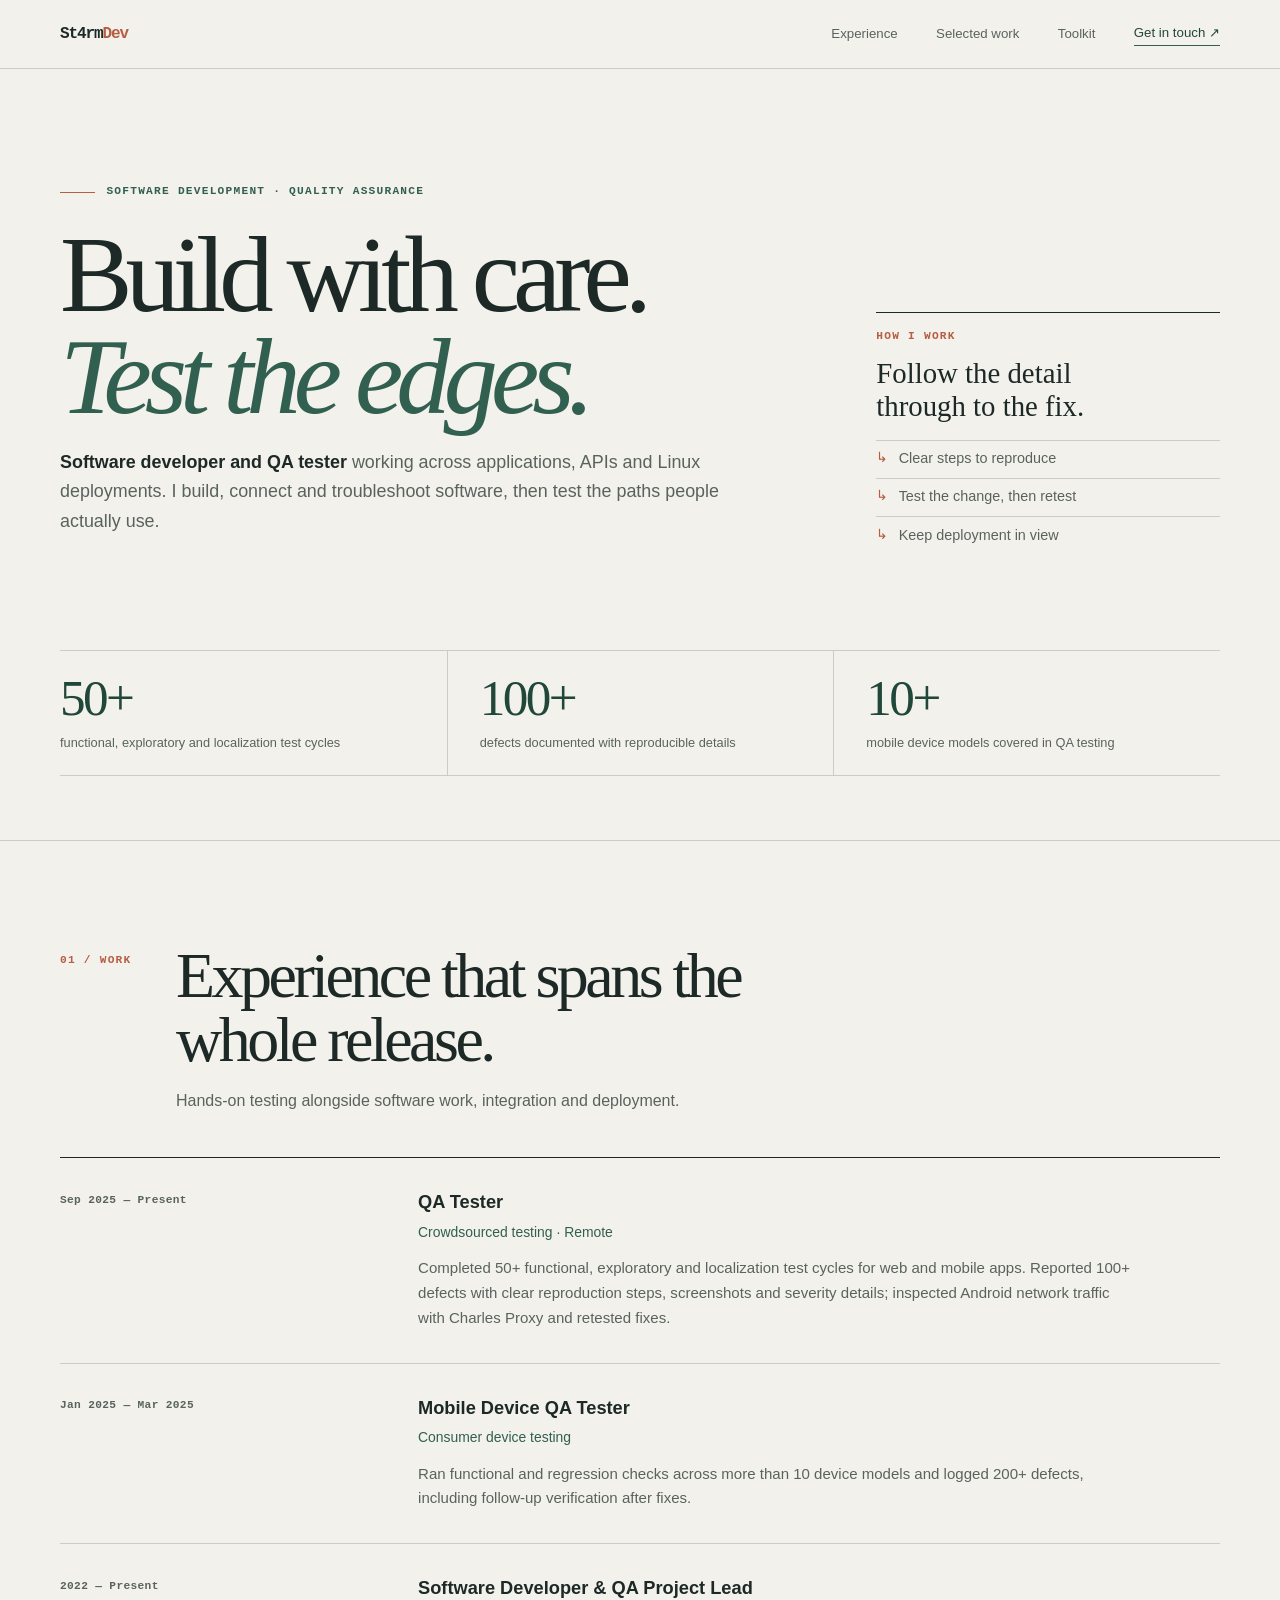
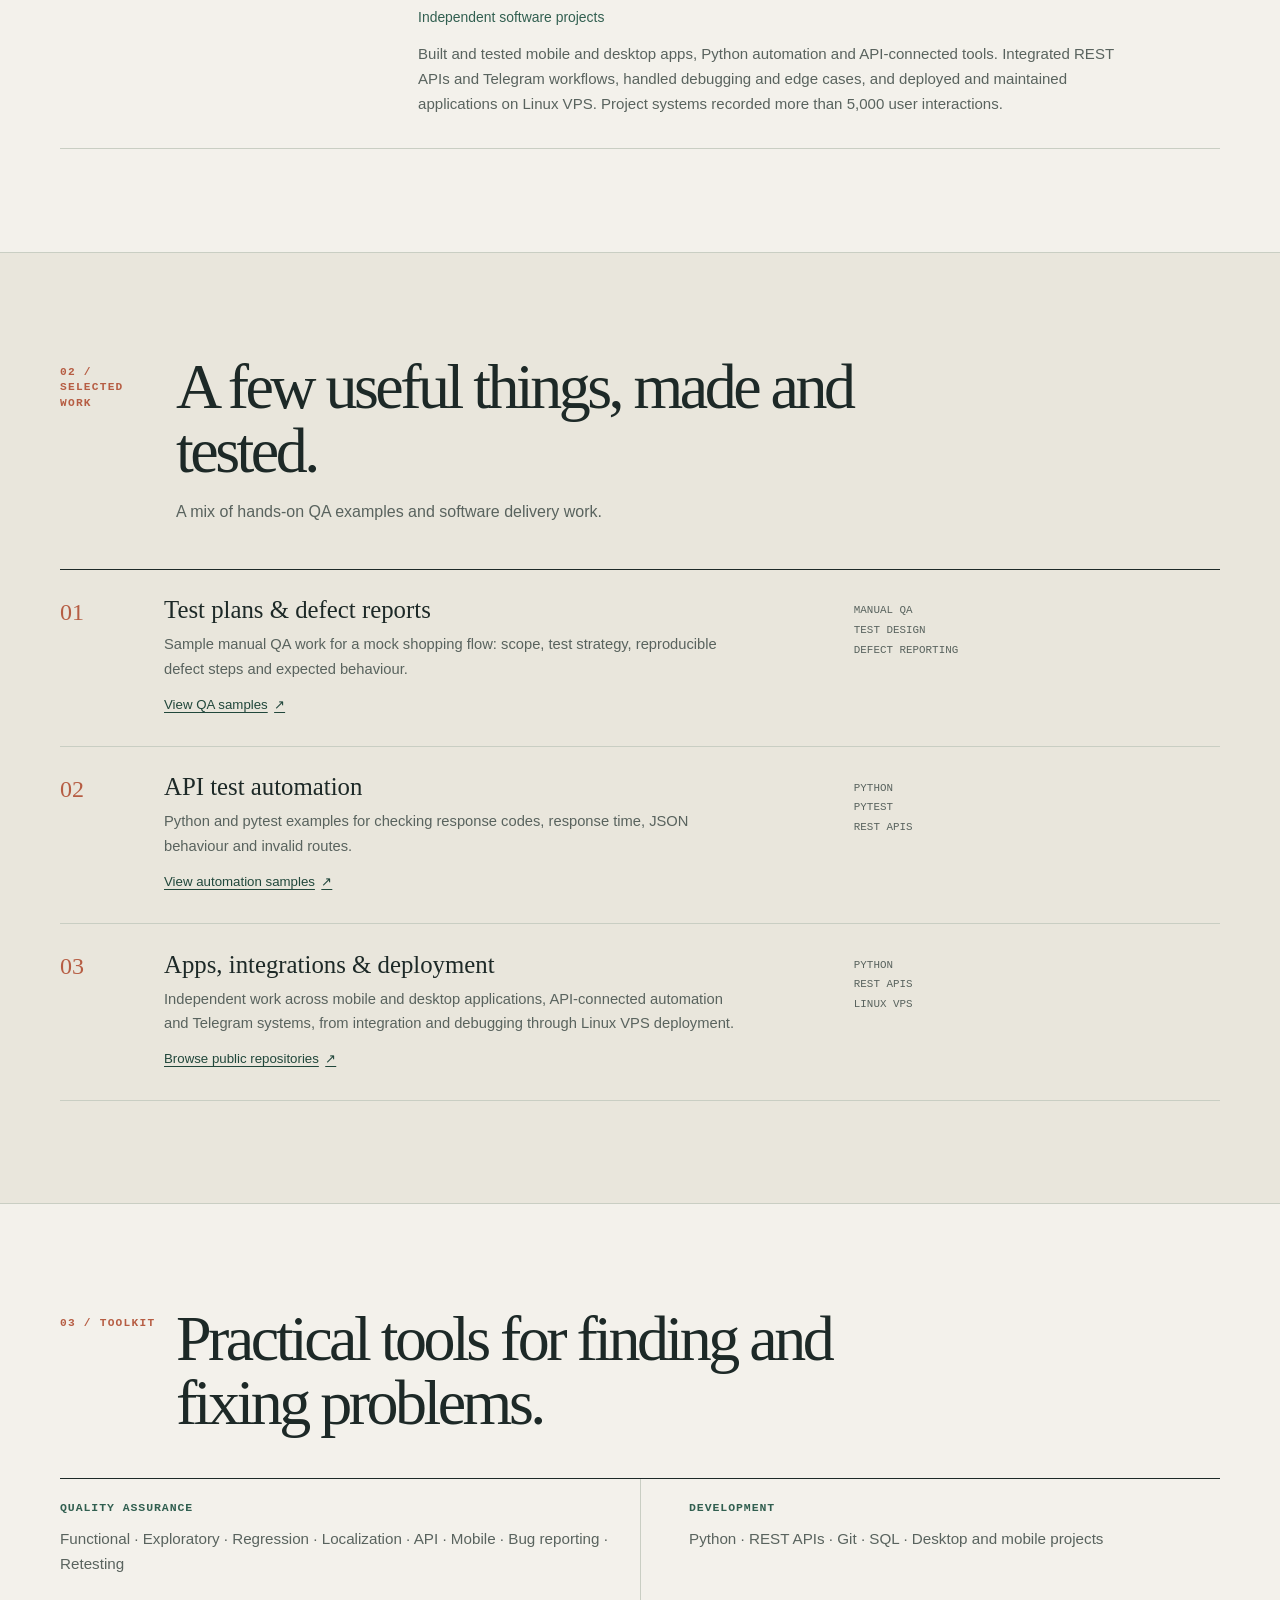
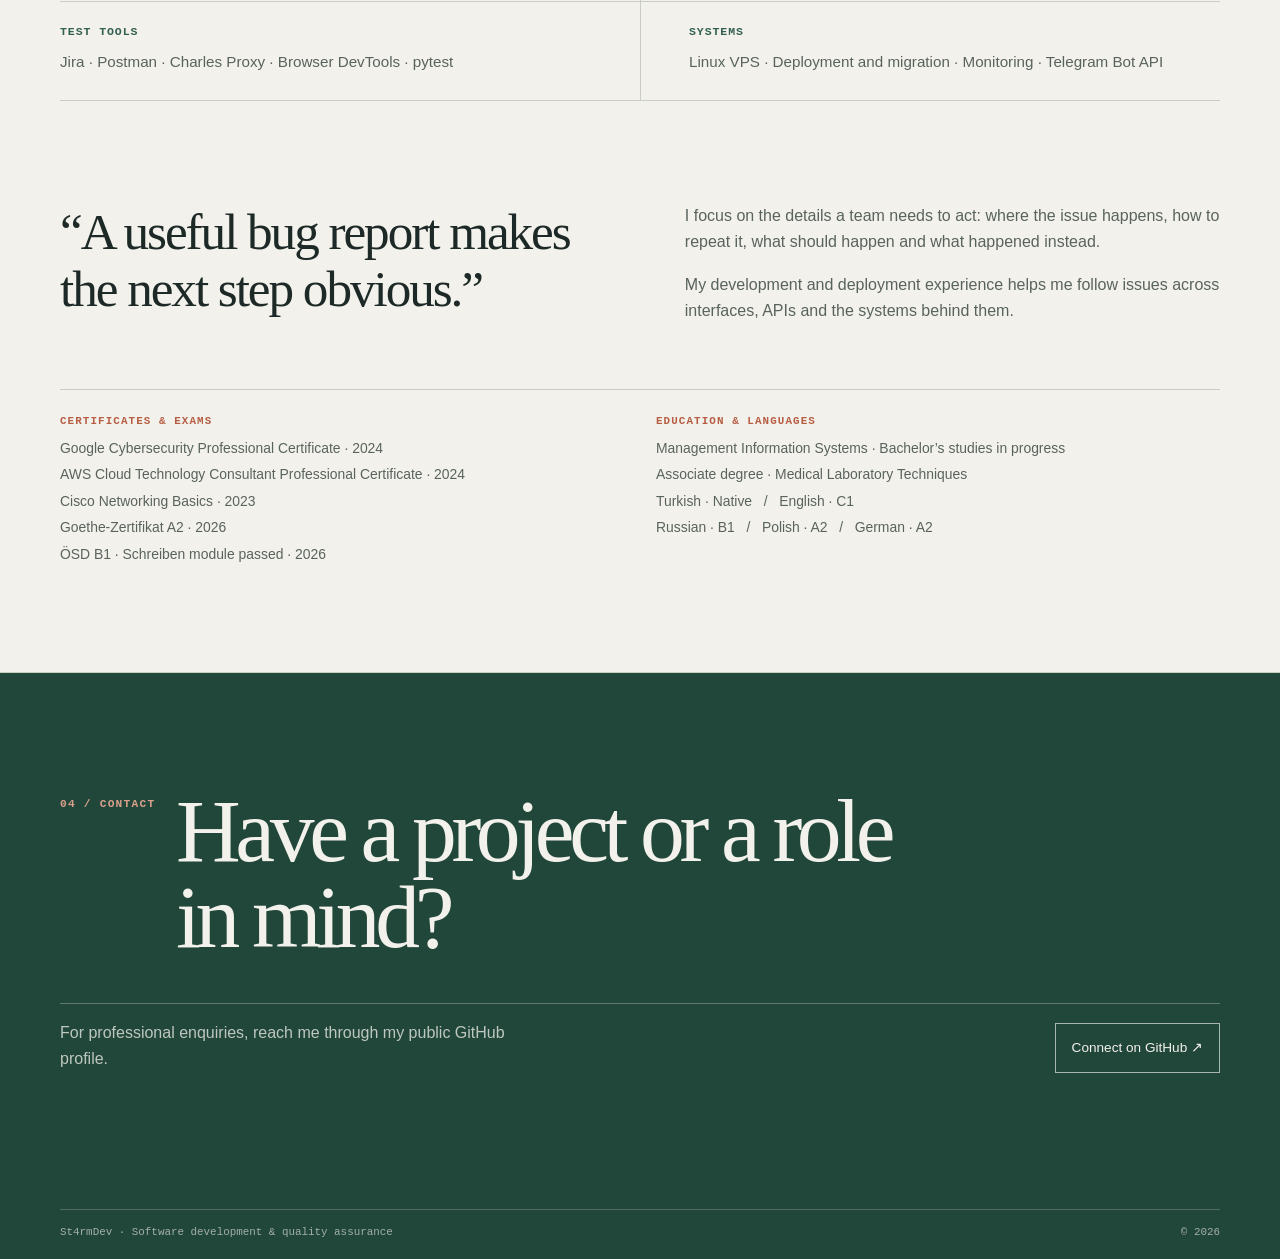
==== index.html @ 693fc066 "Refresh portfolio for software and QA profile" ====
<!doctype html>
<html lang="en">
<head>
  <meta charset="utf-8">
  <meta name="viewport" content="width=device-width, initial-scale=1">
  <meta name="theme-color" content="#f3f1eb">
  <meta name="description" content="St4rmDev — software development, quality assurance, API integrations and Linux deployment.">
  <meta property="og:title" content="St4rmDev — Software & Quality">
  <meta property="og:description" content="Software development, hands-on QA, API integrations and Linux deployment.">
  <title>St4rmDev — Software &amp; Quality</title>
  <style>
    :root {
      color-scheme: light;
      --paper: #f3f1eb;
      --paper-deep: #e9e6dc;
      --ink: #1d2927;
      --muted: #59635e;
      --line: #c9cec3;
      --green: #315f50;
      --green-dark: #21473b;
      --rust: #b65d43;
      --serif: Georgia, "Times New Roman", serif;
      --sans: "Avenir Next", Avenir, "Segoe UI", sans-serif;
      --mono: "SFMono-Regular", Consolas, "Liberation Mono", monospace;
      --measure: 1160px;
    }
    *, *::before, *::after { box-sizing: border-box; }
    html { scroll-behavior: smooth; scroll-padding-top: 5.5rem; }
    body { margin: 0; background: var(--paper); color: var(--ink); font: 16px/1.65 var(--sans); }
    a { color: inherit; }
    a:focus-visible { outline: 3px solid var(--rust); outline-offset: 4px; }
    .skip-link { position: absolute; left: 1rem; top: -5rem; z-index: 20; padding: .7rem 1rem; background: var(--ink); color: white; }
    .skip-link:focus { top: 1rem; }
    .shell { width: min(calc(100% - 3rem), var(--measure)); margin-inline: auto; }
    .topbar { position: sticky; z-index: 10; top: 0; border-bottom: 1px solid var(--line); background: rgb(243 241 235 / 94%); backdrop-filter: blur(10px); }
    .nav { min-height: 68px; display: flex; align-items: center; justify-content: space-between; gap: 2rem; }
    .wordmark { color: var(--ink); font: 700 1rem var(--mono); letter-spacing: -.07em; text-decoration: none; }
    .wordmark span { color: var(--rust); }
    .nav-links { display: flex; align-items: center; gap: clamp(1rem, 3vw, 2.4rem); }
    .nav-links a { color: var(--muted); font-size: .83rem; text-decoration: none; }
    .nav-links a:hover { color: var(--green-dark); }
    .nav-links .nav-contact { color: var(--green-dark); border-bottom: 1px solid var(--green); padding-bottom: 2px; }
    .hero { padding-block: clamp(4rem, 9vw, 8rem) 4rem; }
    .hero-grid { display: grid; grid-template-columns: minmax(0, 1.35fr) minmax(250px, .65fr); gap: clamp(2rem, 8vw, 8rem); align-items: end; }
    .eyebrow, .section-index, .label, .date, .small-cap { font: 600 .7rem/1.4 var(--mono); letter-spacing: .11em; text-transform: uppercase; }
    .eyebrow { display: flex; align-items: center; gap: .7rem; color: var(--green); }
    .eyebrow::before { content: ""; width: 2.2rem; height: 1px; background: var(--rust); }
    h1 { max-width: 800px; margin: 1.5rem 0 1.2rem; font: 400 clamp(3.4rem, 8.5vw, 7.8rem)/.94 var(--serif); letter-spacing: -.065em; }
    h1 em { color: var(--green); font-weight: 400; }
    .hero-copy { max-width: 670px; color: var(--muted); font-size: clamp(1rem, 1.4vw, 1.17rem); }
    .hero-copy strong { color: var(--ink); font-weight: 600; }
    .hero-note { border-top: 1px solid var(--ink); padding-top: 1rem; }
    .hero-note .small-cap { color: var(--rust); }
    .hero-note h2 { margin: .8rem 0 1rem; font: 400 1.8rem/1.15 var(--serif); }
    .hero-note ul { margin: 0; padding: 0; list-style: none; }
    .hero-note li { display: flex; gap: .65rem; padding: .42rem 0; border-top: 1px solid var(--line); color: var(--muted); font-size: .9rem; }
    .hero-note li::before { content: "↳"; color: var(--rust); font-family: var(--mono); }
    .proof-row { display: grid; grid-template-columns: repeat(3, 1fr); margin-top: clamp(3rem, 8vw, 6rem); border-block: 1px solid var(--line); }
    .proof { padding: 1.3rem clamp(.5rem, 2vw, 1.5rem) 1.4rem 0; }
    .proof + .proof { border-left: 1px solid var(--line); padding-left: clamp(1rem, 3vw, 2rem); }
    .proof strong { display: block; color: var(--green-dark); font: 400 clamp(2rem, 4vw, 3.3rem)/1 var(--serif); letter-spacing: -.05em; }
    .proof span { display: block; margin-top: .55rem; color: var(--muted); font-size: .8rem; }
    section { padding-block: clamp(4rem, 8vw, 7rem); border-top: 1px solid var(--line); }
    .section-head { display: grid; grid-template-columns: 100px 1fr; gap: 1rem; margin-bottom: 2.7rem; }
    .section-index { padding-top: .6rem; color: var(--rust); }
    h2.section-title { max-width: 700px; margin: 0; font: 400 clamp(2.4rem, 5vw, 4.5rem)/1 var(--serif); letter-spacing: -.055em; }
    .section-intro { max-width: 620px; margin: 1rem 0 0; color: var(--muted); }
    .experience-list { border-top: 1px solid var(--ink); }
    .experience-item { display: grid; grid-template-columns: minmax(130px, .55fr) minmax(0, 1.5fr); gap: clamp(1rem, 5vw, 5rem); padding: 1.8rem 0 2rem; border-bottom: 1px solid var(--line); }
    .date { color: var(--muted); padding-top: .35rem; letter-spacing: .03em; text-transform: none; }
    .role { margin: 0 0 .2rem; font-size: 1.14rem; font-weight: 650; }
    .role-context { margin: 0 0 .8rem; color: var(--green); font-size: .87rem; }
    .experience-item p:last-child { max-width: 720px; margin: 0; color: var(--muted); font-size: .94rem; }
    .projects { background: var(--paper-deep); }
    .project-list { border-top: 1px solid var(--ink); }
    .project { display: grid; grid-template-columns: 80px minmax(0, 1fr) minmax(150px, .55fr); align-items: start; gap: 1.5rem; padding: 1.8rem 0; border-bottom: 1px solid var(--line); }
    .project-no { color: var(--rust); font: 400 1.5rem var(--serif); }
    .project h3 { margin: -.2rem 0 .45rem; font: 400 1.55rem/1.2 var(--serif); }
    .project p { max-width: 570px; margin: 0; color: var(--muted); font-size: .92rem; }
    .project-aside { padding-top: .18rem; color: var(--muted); font: .68rem/1.8 var(--mono); text-transform: uppercase; }
    .text-link { display: inline-flex; align-items: center; gap: .4rem; margin-top: .8rem; color: var(--green-dark); font-size: .83rem; text-decoration-thickness: 1px; text-underline-offset: 3px; }
    .text-link:hover { color: var(--rust); }
    .toolkit-grid { display: grid; grid-template-columns: 1fr 1fr; border-top: 1px solid var(--ink); }
    .toolkit-group { padding: 1.4rem 1rem 1.6rem 0; border-bottom: 1px solid var(--line); }
    .toolkit-group:nth-child(even) { padding-left: clamp(1rem, 4vw, 3rem); border-left: 1px solid var(--line); }
    .toolkit-group h3 { margin: 0 0 .7rem; color: var(--green); font: 600 .72rem var(--mono); letter-spacing: .08em; text-transform: uppercase; }
    .toolkit-group p { margin: 0; color: var(--muted); font-size: .95rem; }
    .approach { display: grid; grid-template-columns: 1fr 1fr; gap: clamp(2rem, 7vw, 7rem); align-items: start; }
    .approach blockquote { margin: 0; font: 400 clamp(1.9rem, 4vw, 3.2rem)/1.12 var(--serif); letter-spacing: -.04em; }
    .approach-copy { color: var(--muted); }
    .approach-copy p { margin: 0 0 1rem; }
    .credentials { display: grid; grid-template-columns: 1fr 1fr; gap: 2rem; margin-top: 3rem; padding-top: 1.6rem; border-top: 1px solid var(--line); }
    .credentials h3 { margin: 0 0 .6rem; color: var(--rust); font: 600 .68rem var(--mono); letter-spacing: .1em; text-transform: uppercase; }
    .credentials p { margin: .22rem 0; color: var(--muted); font-size: .87rem; }
    .contact { padding-block: clamp(4rem, 9vw, 8rem); background: var(--green-dark); color: var(--paper); }
    .contact .section-index { color: #d9a18b; }
    .contact h2 { max-width: 760px; margin: 0; font: 400 clamp(3rem, 7vw, 6.2rem)/.96 var(--serif); letter-spacing: -.06em; }
    .contact-row { display: flex; justify-content: space-between; align-items: end; gap: 2rem; margin-top: 2rem; padding-top: 1rem; border-top: 1px solid rgb(243 241 235 / 30%); }
    .contact-row p { max-width: 470px; margin: 0; color: rgb(243 241 235 / 75%); }
    .contact-link { flex: 0 0 auto; padding: .8rem 1rem; border: 1px solid rgb(243 241 235 / 65%); color: var(--paper); font-size: .85rem; text-decoration: none; }
    .contact-link:hover { color: var(--green-dark); background: var(--paper); }
    footer { padding-block: 1.3rem; background: var(--green-dark); color: rgb(243 241 235 / 62%); font: .68rem var(--mono); }
    .footer-row { display: flex; justify-content: space-between; gap: 1rem; border-top: 1px solid rgb(243 241 235 / 22%); padding-top: 1rem; }
    @media (max-width: 760px) {
      .shell { width: min(calc(100% - 2rem), var(--measure)); }
      .nav { min-height: 60px; }
      .nav-links { gap: .9rem; }
      .nav-links a { font-size: .75rem; }
      .hero-grid { grid-template-columns: 1fr; gap: 3rem; }
      .hero-note { max-width: 470px; }
      .section-head { grid-template-columns: 55px 1fr; }
      .project { grid-template-columns: 42px minmax(0, 1fr); }
      .project-aside { grid-column: 2; padding-top: 0; }
    }
    @media (max-width: 520px) {
      .nav-links a:not(.nav-contact) { display: none; }
      h1 { font-size: clamp(3.2rem, 17vw, 5.3rem); }
      .proof-row { grid-template-columns: 1fr; }
      .proof, .proof + .proof { display: flex; align-items: baseline; gap: 1rem; padding: .9rem 0; border-left: 0; }
      .proof + .proof { border-top: 1px solid var(--line); }
      .proof strong { min-width: 4rem; font-size: 2rem; }
      .experience-item { grid-template-columns: 1fr; gap: .35rem; }
      .toolkit-grid, .approach, .credentials { grid-template-columns: 1fr; }
      .toolkit-group:nth-child(even) { padding-left: 0; border-left: 0; }
      .contact-row, .footer-row { align-items: flex-start; flex-direction: column; }
    }
    @media (prefers-reduced-motion: reduce) {
      *, *::before, *::after { scroll-behavior: auto !important; animation-duration: .01ms !important; transition-duration: .01ms !important; }
    }
  </style>
</head>
<body>
  <a class="skip-link" href="#main">Skip to content</a>
  <header class="topbar">
    <nav class="nav shell" aria-label="Main navigation">
      <a class="wordmark" href="#top" aria-label="St4rmDev home">St4rm<span>Dev</span></a>
      <div class="nav-links">
        <a href="#experience">Experience</a>
        <a href="#work">Selected work</a>
        <a href="#toolkit">Toolkit</a>
        <a class="nav-contact" href="#contact">Get in touch ↗</a>
      </div>
    </nav>
  </header>
  <main id="main">
    <div class="hero shell" id="top">
      <div class="hero-grid">
        <div>
          <div class="eyebrow">Software development · Quality assurance</div>
          <h1>Build with care.<br><em>Test the edges.</em></h1>
          <p class="hero-copy"><strong>Software developer and QA tester</strong> working across applications, APIs and Linux deployments. I build, connect and troubleshoot software, then test the paths people actually use.</p>
        </div>
        <aside class="hero-note" aria-label="Working focus">
          <div class="small-cap">How I work</div>
          <h2>Follow the detail<br>through to the fix.</h2>
          <ul>
            <li>Clear steps to reproduce</li>
            <li>Test the change, then retest</li>
            <li>Keep deployment in view</li>
          </ul>
        </aside>
      </div>
      <div class="proof-row" aria-label="Selected experience">
        <div class="proof"><strong>50+</strong><span>functional, exploratory and localization test cycles</span></div>
        <div class="proof"><strong>100+</strong><span>defects documented with reproducible details</span></div>
        <div class="proof"><strong>10+</strong><span>mobile device models covered in QA testing</span></div>
      </div>
    </div>

    <section id="experience">
      <div class="shell">
        <div class="section-head">
          <div class="section-index">01 / Work</div>
          <div><h2 class="section-title">Experience that spans the whole release.</h2><p class="section-intro">Hands-on testing alongside software work, integration and deployment.</p></div>
        </div>
        <div class="experience-list">
          <article class="experience-item">
            <div class="date">Sep 2025 — Present</div>
            <div><h3 class="role">QA Tester</h3><p class="role-context">Crowdsourced testing · Remote</p><p>Completed 50+ functional, exploratory and localization test cycles for web and mobile apps. Reported 100+ defects with clear reproduction steps, screenshots and severity details; inspected Android network traffic with Charles Proxy and retested fixes.</p></div>
          </article>
          <article class="experience-item">
            <div class="date">Jan 2025 — Mar 2025</div>
            <div><h3 class="role">Mobile Device QA Tester</h3><p class="role-context">Consumer device testing</p><p>Ran functional and regression checks across more than 10 device models and logged 200+ defects, including follow-up verification after fixes.</p></div>
          </article>
          <article class="experience-item">
            <div class="date">2022 — Present</div>
            <div><h3 class="role">Software Developer &amp; QA Project Lead</h3><p class="role-context">Independent software projects</p><p>Built and tested mobile and desktop apps, Python automation and API-connected tools. Integrated REST APIs and Telegram workflows, handled debugging and edge cases, and deployed and maintained applications on Linux VPS. Project systems recorded more than 5,000 user interactions.</p></div>
          </article>
        </div>
      </div>
    </section>

    <section class="projects" id="work">
      <div class="shell">
        <div class="section-head">
          <div class="section-index">02 / Selected work</div>
          <div><h2 class="section-title">A few useful things, made and tested.</h2><p class="section-intro">A mix of hands-on QA examples and software delivery work.</p></div>
        </div>
        <div class="project-list">
          <article class="project">
            <div class="project-no">01</div>
            <div><h3>Test plans &amp; defect reports</h3><p>Sample manual QA work for a mock shopping flow: scope, test strategy, reproducible defect steps and expected behaviour.</p><a class="text-link" href="https://github.com/St4rmDev/Portfolio/tree/main/manual_testing" target="_blank" rel="noopener noreferrer">View QA samples <span aria-hidden="true">↗</span></a></div>
            <div class="project-aside">Manual QA<br>Test design<br>Defect reporting</div>
          </article>
          <article class="project">
            <div class="project-no">02</div>
            <div><h3>API test automation</h3><p>Python and pytest examples for checking response codes, response time, JSON behaviour and invalid routes.</p><a class="text-link" href="https://github.com/St4rmDev/Portfolio/tree/main/automated_testing" target="_blank" rel="noopener noreferrer">View automation samples <span aria-hidden="true">↗</span></a></div>
            <div class="project-aside">Python<br>pytest<br>REST APIs</div>
          </article>
          <article class="project">
            <div class="project-no">03</div>
            <div><h3>Apps, integrations &amp; deployment</h3><p>Independent work across mobile and desktop applications, API-connected automation and Telegram systems, from integration and debugging through Linux VPS deployment.</p><a class="text-link" href="https://github.com/St4rmDev" target="_blank" rel="noopener noreferrer">Browse public repositories <span aria-hidden="true">↗</span></a></div>
            <div class="project-aside">Python<br>REST APIs<br>Linux VPS</div>
          </article>
        </div>
      </div>
    </section>

    <section id="toolkit">
      <div class="shell">
        <div class="section-head">
          <div class="section-index">03 / Toolkit</div>
          <div><h2 class="section-title">Practical tools for finding and fixing problems.</h2></div>
        </div>
        <div class="toolkit-grid">
          <div class="toolkit-group"><h3>Quality assurance</h3><p>Functional · Exploratory · Regression · Localization · API · Mobile · Bug reporting · Retesting</p></div>
          <div class="toolkit-group"><h3>Development</h3><p>Python · REST APIs · Git · SQL · Desktop and mobile projects</p></div>
          <div class="toolkit-group"><h3>Test tools</h3><p>Jira · Postman · Charles Proxy · Browser DevTools · pytest</p></div>
          <div class="toolkit-group"><h3>Systems</h3><p>Linux VPS · Deployment and migration · Monitoring · Telegram Bot API</p></div>
        </div>
        <div class="approach" style="margin-top:clamp(4rem,8vw,7rem)">
          <blockquote>“A useful bug report makes the next step obvious.”</blockquote>
          <div class="approach-copy"><p>I focus on the details a team needs to act: where the issue happens, how to repeat it, what should happen and what happened instead.</p><p>My development and deployment experience helps me follow issues across interfaces, APIs and the systems behind them.</p></div>
        </div>
        <div class="credentials">
          <div><h3>Certificates &amp; exams</h3><p>Google Cybersecurity Professional Certificate · 2024</p><p>AWS Cloud Technology Consultant Professional Certificate · 2024</p><p>Cisco Networking Basics · 2023</p><p>Goethe-Zertifikat A2 · 2026</p><p>ÖSD B1 · Schreiben module passed · 2026</p></div>
          <div><h3>Education &amp; languages</h3><p>Management Information Systems · Bachelor’s studies in progress</p><p>Associate degree · Medical Laboratory Techniques</p><p>Turkish · Native &nbsp; / &nbsp; English · C1</p><p>Russian · B1 &nbsp; / &nbsp; Polish · A2 &nbsp; / &nbsp; German · A2</p></div>
        </div>
      </div>
    </section>

    <section class="contact" id="contact">
      <div class="shell">
        <div class="section-head">
          <div class="section-index">04 / Contact</div>
          <div><h2>Have a project or a role in mind?</h2></div>
        </div>
        <div class="contact-row"><p>For professional enquiries, reach me through my public GitHub profile.</p><a class="contact-link" href="https://github.com/St4rmDev" target="_blank" rel="noopener noreferrer">Connect on GitHub ↗</a></div>
      </div>
    </section>
  </main>
  <footer><div class="shell footer-row"><span>St4rmDev · Software development &amp; quality assurance</span><span>© <span id="year">2026</span></span></div></footer>
</body>
</html>
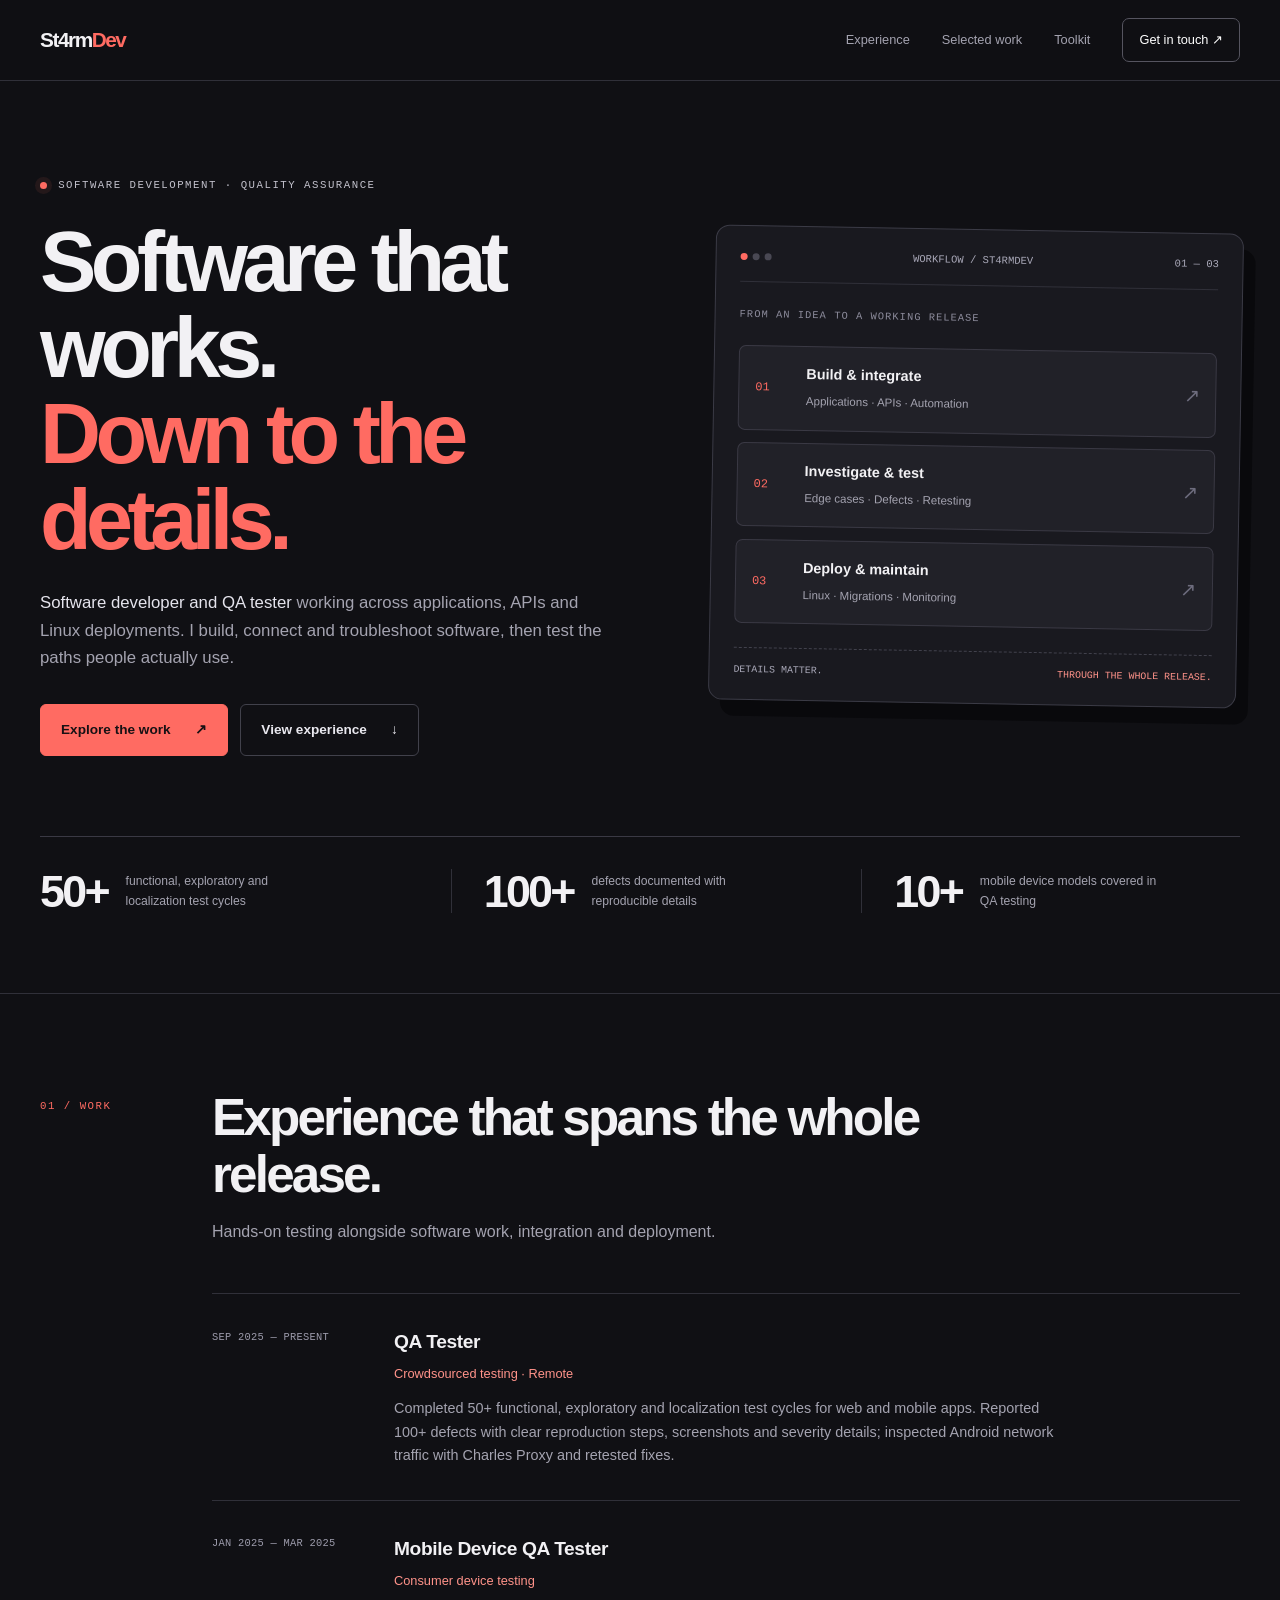
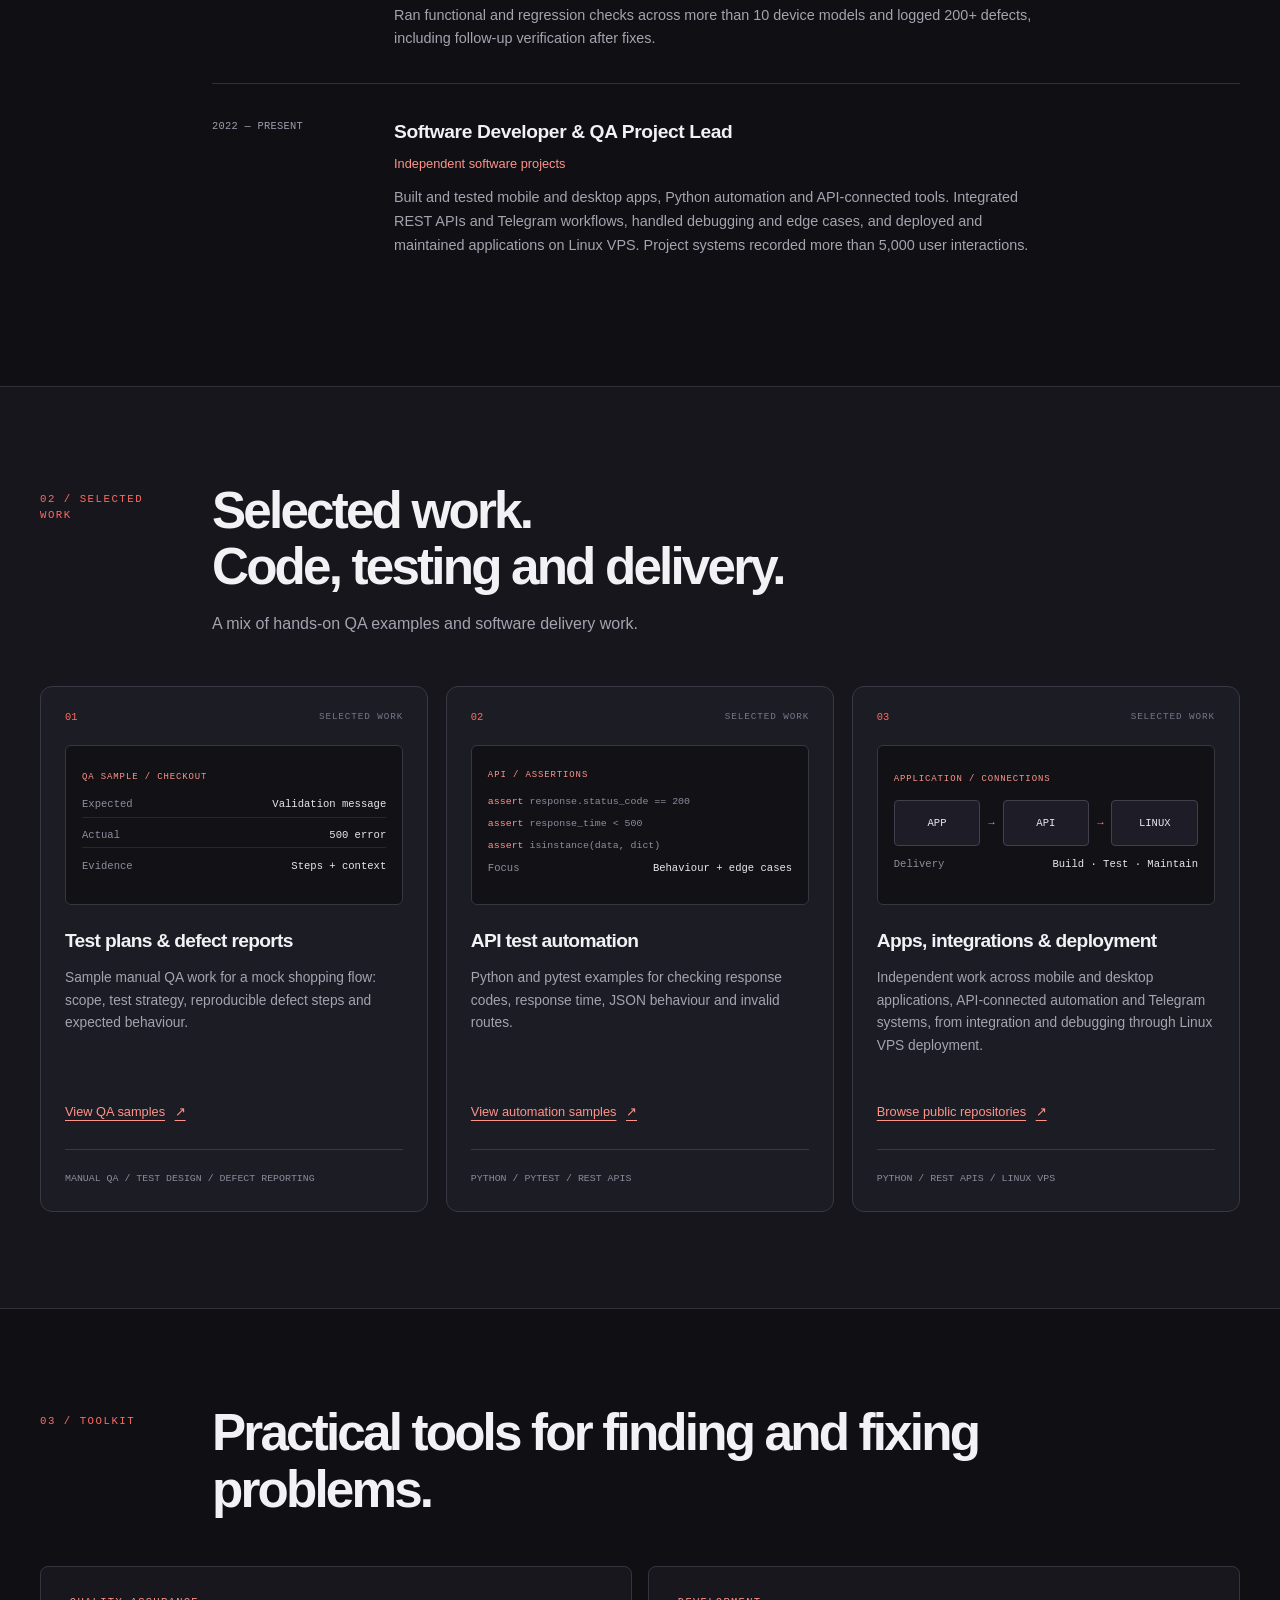
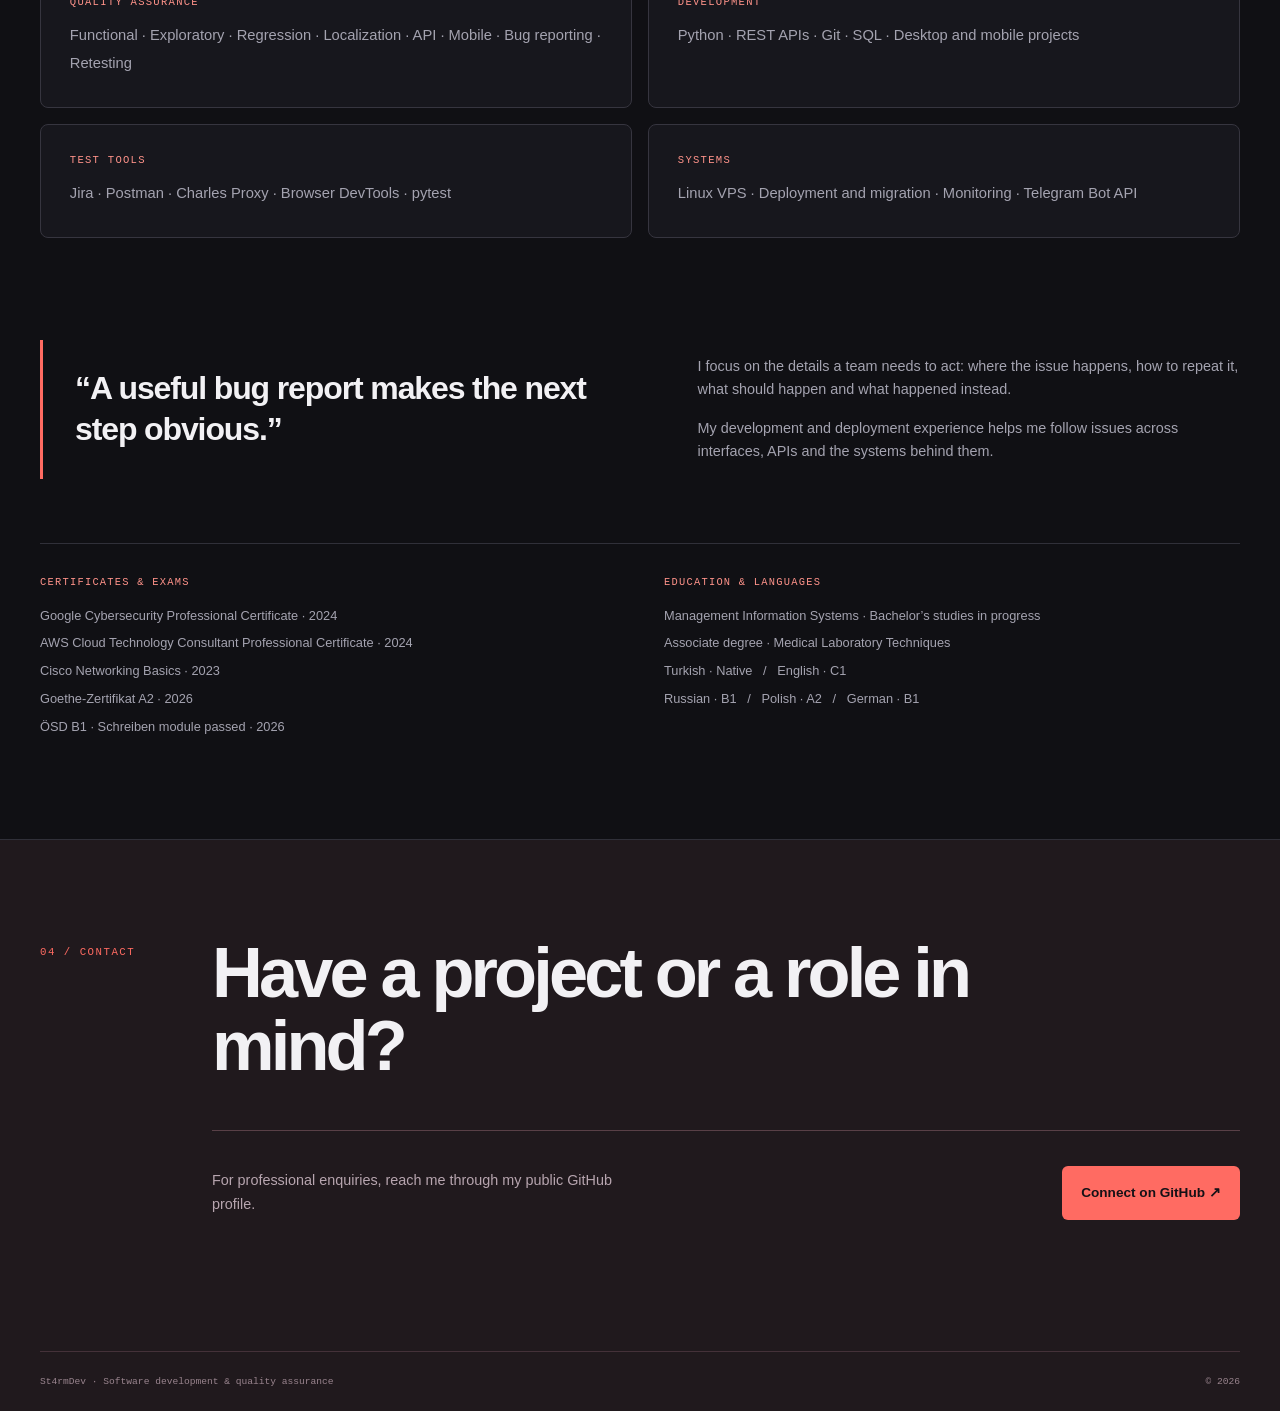
==== commit e03db62a: "Redesign portfolio with visual project previews and correct German to B1" ====
--- a/index.html
+++ b/index.html
@@ -3,130 +3,29 @@
 <head>
   <meta charset="utf-8">
   <meta name="viewport" content="width=device-width, initial-scale=1">
-  <meta name="theme-color" content="#f3f1eb">
+  <meta name="theme-color" content="#101014">
   <meta name="description" content="St4rmDev — software development, quality assurance, API integrations and Linux deployment.">
   <meta property="og:title" content="St4rmDev — Software & Quality">
   <meta property="og:description" content="Software development, hands-on QA, API integrations and Linux deployment.">
   <title>St4rmDev — Software &amp; Quality</title>
   <style>
-    :root {
-      color-scheme: light;
-      --paper: #f3f1eb;
-      --paper-deep: #e9e6dc;
-      --ink: #1d2927;
-      --muted: #59635e;
-      --line: #c9cec3;
-      --green: #315f50;
-      --green-dark: #21473b;
-      --rust: #b65d43;
-      --serif: Georgia, "Times New Roman", serif;
-      --sans: "Avenir Next", Avenir, "Segoe UI", sans-serif;
-      --mono: "SFMono-Regular", Consolas, "Liberation Mono", monospace;
-      --measure: 1160px;
-    }
-    *, *::before, *::after { box-sizing: border-box; }
-    html { scroll-behavior: smooth; scroll-padding-top: 5.5rem; }
-    body { margin: 0; background: var(--paper); color: var(--ink); font: 16px/1.65 var(--sans); }
-    a { color: inherit; }
-    a:focus-visible { outline: 3px solid var(--rust); outline-offset: 4px; }
-    .skip-link { position: absolute; left: 1rem; top: -5rem; z-index: 20; padding: .7rem 1rem; background: var(--ink); color: white; }
-    .skip-link:focus { top: 1rem; }
-    .shell { width: min(calc(100% - 3rem), var(--measure)); margin-inline: auto; }
-    .topbar { position: sticky; z-index: 10; top: 0; border-bottom: 1px solid var(--line); background: rgb(243 241 235 / 94%); backdrop-filter: blur(10px); }
-    .nav { min-height: 68px; display: flex; align-items: center; justify-content: space-between; gap: 2rem; }
-    .wordmark { color: var(--ink); font: 700 1rem var(--mono); letter-spacing: -.07em; text-decoration: none; }
-    .wordmark span { color: var(--rust); }
-    .nav-links { display: flex; align-items: center; gap: clamp(1rem, 3vw, 2.4rem); }
-    .nav-links a { color: var(--muted); font-size: .83rem; text-decoration: none; }
-    .nav-links a:hover { color: var(--green-dark); }
-    .nav-links .nav-contact { color: var(--green-dark); border-bottom: 1px solid var(--green); padding-bottom: 2px; }
-    .hero { padding-block: clamp(4rem, 9vw, 8rem) 4rem; }
-    .hero-grid { display: grid; grid-template-columns: minmax(0, 1.35fr) minmax(250px, .65fr); gap: clamp(2rem, 8vw, 8rem); align-items: end; }
-    .eyebrow, .section-index, .label, .date, .small-cap { font: 600 .7rem/1.4 var(--mono); letter-spacing: .11em; text-transform: uppercase; }
-    .eyebrow { display: flex; align-items: center; gap: .7rem; color: var(--green); }
-    .eyebrow::before { content: ""; width: 2.2rem; height: 1px; background: var(--rust); }
-    h1 { max-width: 800px; margin: 1.5rem 0 1.2rem; font: 400 clamp(3.4rem, 8.5vw, 7.8rem)/.94 var(--serif); letter-spacing: -.065em; }
-    h1 em { color: var(--green); font-weight: 400; }
-    .hero-copy { max-width: 670px; color: var(--muted); font-size: clamp(1rem, 1.4vw, 1.17rem); }
-    .hero-copy strong { color: var(--ink); font-weight: 600; }
-    .hero-note { border-top: 1px solid var(--ink); padding-top: 1rem; }
-    .hero-note .small-cap { color: var(--rust); }
-    .hero-note h2 { margin: .8rem 0 1rem; font: 400 1.8rem/1.15 var(--serif); }
-    .hero-note ul { margin: 0; padding: 0; list-style: none; }
-    .hero-note li { display: flex; gap: .65rem; padding: .42rem 0; border-top: 1px solid var(--line); color: var(--muted); font-size: .9rem; }
-    .hero-note li::before { content: "↳"; color: var(--rust); font-family: var(--mono); }
-    .proof-row { display: grid; grid-template-columns: repeat(3, 1fr); margin-top: clamp(3rem, 8vw, 6rem); border-block: 1px solid var(--line); }
-    .proof { padding: 1.3rem clamp(.5rem, 2vw, 1.5rem) 1.4rem 0; }
-    .proof + .proof { border-left: 1px solid var(--line); padding-left: clamp(1rem, 3vw, 2rem); }
-    .proof strong { display: block; color: var(--green-dark); font: 400 clamp(2rem, 4vw, 3.3rem)/1 var(--serif); letter-spacing: -.05em; }
-    .proof span { display: block; margin-top: .55rem; color: var(--muted); font-size: .8rem; }
-    section { padding-block: clamp(4rem, 8vw, 7rem); border-top: 1px solid var(--line); }
-    .section-head { display: grid; grid-template-columns: 100px 1fr; gap: 1rem; margin-bottom: 2.7rem; }
-    .section-index { padding-top: .6rem; color: var(--rust); }
-    h2.section-title { max-width: 700px; margin: 0; font: 400 clamp(2.4rem, 5vw, 4.5rem)/1 var(--serif); letter-spacing: -.055em; }
-    .section-intro { max-width: 620px; margin: 1rem 0 0; color: var(--muted); }
-    .experience-list { border-top: 1px solid var(--ink); }
-    .experience-item { display: grid; grid-template-columns: minmax(130px, .55fr) minmax(0, 1.5fr); gap: clamp(1rem, 5vw, 5rem); padding: 1.8rem 0 2rem; border-bottom: 1px solid var(--line); }
-    .date { color: var(--muted); padding-top: .35rem; letter-spacing: .03em; text-transform: none; }
-    .role { margin: 0 0 .2rem; font-size: 1.14rem; font-weight: 650; }
-    .role-context { margin: 0 0 .8rem; color: var(--green); font-size: .87rem; }
-    .experience-item p:last-child { max-width: 720px; margin: 0; color: var(--muted); font-size: .94rem; }
-    .projects { background: var(--paper-deep); }
-    .project-list { border-top: 1px solid var(--ink); }
-    .project { display: grid; grid-template-columns: 80px minmax(0, 1fr) minmax(150px, .55fr); align-items: start; gap: 1.5rem; padding: 1.8rem 0; border-bottom: 1px solid var(--line); }
-    .project-no { color: var(--rust); font: 400 1.5rem var(--serif); }
-    .project h3 { margin: -.2rem 0 .45rem; font: 400 1.55rem/1.2 var(--serif); }
-    .project p { max-width: 570px; margin: 0; color: var(--muted); font-size: .92rem; }
-    .project-aside { padding-top: .18rem; color: var(--muted); font: .68rem/1.8 var(--mono); text-transform: uppercase; }
-    .text-link { display: inline-flex; align-items: center; gap: .4rem; margin-top: .8rem; color: var(--green-dark); font-size: .83rem; text-decoration-thickness: 1px; text-underline-offset: 3px; }
-    .text-link:hover { color: var(--rust); }
-    .toolkit-grid { display: grid; grid-template-columns: 1fr 1fr; border-top: 1px solid var(--ink); }
-    .toolkit-group { padding: 1.4rem 1rem 1.6rem 0; border-bottom: 1px solid var(--line); }
-    .toolkit-group:nth-child(even) { padding-left: clamp(1rem, 4vw, 3rem); border-left: 1px solid var(--line); }
-    .toolkit-group h3 { margin: 0 0 .7rem; color: var(--green); font: 600 .72rem var(--mono); letter-spacing: .08em; text-transform: uppercase; }
-    .toolkit-group p { margin: 0; color: var(--muted); font-size: .95rem; }
-    .approach { display: grid; grid-template-columns: 1fr 1fr; gap: clamp(2rem, 7vw, 7rem); align-items: start; }
-    .approach blockquote { margin: 0; font: 400 clamp(1.9rem, 4vw, 3.2rem)/1.12 var(--serif); letter-spacing: -.04em; }
-    .approach-copy { color: var(--muted); }
-    .approach-copy p { margin: 0 0 1rem; }
-    .credentials { display: grid; grid-template-columns: 1fr 1fr; gap: 2rem; margin-top: 3rem; padding-top: 1.6rem; border-top: 1px solid var(--line); }
-    .credentials h3 { margin: 0 0 .6rem; color: var(--rust); font: 600 .68rem var(--mono); letter-spacing: .1em; text-transform: uppercase; }
-    .credentials p { margin: .22rem 0; color: var(--muted); font-size: .87rem; }
-    .contact { padding-block: clamp(4rem, 9vw, 8rem); background: var(--green-dark); color: var(--paper); }
-    .contact .section-index { color: #d9a18b; }
-    .contact h2 { max-width: 760px; margin: 0; font: 400 clamp(3rem, 7vw, 6.2rem)/.96 var(--serif); letter-spacing: -.06em; }
-    .contact-row { display: flex; justify-content: space-between; align-items: end; gap: 2rem; margin-top: 2rem; padding-top: 1rem; border-top: 1px solid rgb(243 241 235 / 30%); }
-    .contact-row p { max-width: 470px; margin: 0; color: rgb(243 241 235 / 75%); }
-    .contact-link { flex: 0 0 auto; padding: .8rem 1rem; border: 1px solid rgb(243 241 235 / 65%); color: var(--paper); font-size: .85rem; text-decoration: none; }
-    .contact-link:hover { color: var(--green-dark); background: var(--paper); }
-    footer { padding-block: 1.3rem; background: var(--green-dark); color: rgb(243 241 235 / 62%); font: .68rem var(--mono); }
-    .footer-row { display: flex; justify-content: space-between; gap: 1rem; border-top: 1px solid rgb(243 241 235 / 22%); padding-top: 1rem; }
-    @media (max-width: 760px) {
-      .shell { width: min(calc(100% - 2rem), var(--measure)); }
-      .nav { min-height: 60px; }
-      .nav-links { gap: .9rem; }
-      .nav-links a { font-size: .75rem; }
-      .hero-grid { grid-template-columns: 1fr; gap: 3rem; }
-      .hero-note { max-width: 470px; }
-      .section-head { grid-template-columns: 55px 1fr; }
-      .project { grid-template-columns: 42px minmax(0, 1fr); }
-      .project-aside { grid-column: 2; padding-top: 0; }
-    }
-    @media (max-width: 520px) {
-      .nav-links a:not(.nav-contact) { display: none; }
-      h1 { font-size: clamp(3.2rem, 17vw, 5.3rem); }
-      .proof-row { grid-template-columns: 1fr; }
-      .proof, .proof + .proof { display: flex; align-items: baseline; gap: 1rem; padding: .9rem 0; border-left: 0; }
-      .proof + .proof { border-top: 1px solid var(--line); }
-      .proof strong { min-width: 4rem; font-size: 2rem; }
-      .experience-item { grid-template-columns: 1fr; gap: .35rem; }
-      .toolkit-grid, .approach, .credentials { grid-template-columns: 1fr; }
-      .toolkit-group:nth-child(even) { padding-left: 0; border-left: 0; }
-      .contact-row, .footer-row { align-items: flex-start; flex-direction: column; }
-    }
-    @media (prefers-reduced-motion: reduce) {
-      *, *::before, *::after { scroll-behavior: auto !important; animation-duration: .01ms !important; transition-duration: .01ms !important; }
-    }
+:root{color-scheme:dark;--paper:#101014;--paper-deep:#15151b;--ink:#f2f1f4;--muted:#a4a3b0;--line:#303039;--green:#ff6b62;--green-dark:#ff6b62;--rust:#ff6b62;--serif:"Arial",sans-serif;--sans:"Segoe UI",Arial,sans-serif;--mono:Consolas,"Liberation Mono",monospace;--measure:1200px}
+*{box-sizing:border-box}html{scroll-behavior:smooth;scroll-padding-top:6rem}body{margin:0;background:var(--paper);color:var(--ink);font:16px/1.65 var(--sans)}::selection{background:#ff6b62;color:#101014}a{color:inherit}a:focus-visible{outline:2px solid #ffb4ac;outline-offset:5px}.shell{width:min(calc(100% - 4rem),var(--measure));margin-inline:auto}.skip-link{position:absolute;top:-5rem;left:1rem;z-index:30;padding:1rem;background:#fff;color:#111}.skip-link:focus{top:1rem}
+.topbar{position:sticky;top:0;z-index:10;background:#101014ee;border-bottom:1px solid #303039;backdrop-filter:blur(16px)}.nav{min-height:80px;display:flex;align-items:center;justify-content:space-between;gap:2rem}.wordmark{font-size:1.3rem;font-weight:850;letter-spacing:-.07em;text-decoration:none}.wordmark span{color:var(--rust)}.nav-links{display:flex;align-items:center;gap:2rem}.nav-links a{font-size:.8rem;text-decoration:none;color:var(--muted)}.nav-links a:hover{color:#fff}.nav-links .nav-contact{color:#fff;border:1px solid #55545f;border-radius:7px;padding:.65rem 1rem}
+.hero{position:relative;padding:6rem 0 3rem}.hero-grid{display:grid;grid-template-columns:1.15fr 1fr;gap:4rem;align-items:center}.eyebrow,.section-index,.small-cap,.date{font:.67rem/1.5 var(--mono);text-transform:uppercase;letter-spacing:.14em}.eyebrow{color:#c2c1cc;display:flex;gap:.7rem;align-items:center}.eyebrow:before{content:"";width:7px;height:7px;background:var(--rust);box-shadow:0 0 0 5px #ff6b6215;border-radius:50%}h1{margin:1.6rem 0;font-size:clamp(3rem,6.6vw,6rem);font-weight:850;line-height:1.02;letter-spacing:-.065em}h1 em{font-style:normal;color:var(--rust)}.hero-copy{color:var(--muted);font-size:1.05rem;max-width:580px}.hero-copy strong{font-weight:500;color:#e5e4ed}.hero-actions{display:flex;flex-wrap:wrap;gap:.8rem;margin-top:2rem}.button{display:inline-flex;align-items:center;gap:1.5rem;padding:.85rem 1.25rem;border:1px solid #ff6b62;border-radius:6px;background:var(--rust);color:#171114;font-size:.85rem;font-weight:700;text-decoration:none}.button.secondary{background:transparent;border-color:#41414b;color:#e9e8ef}.button:hover{filter:brightness(1.13)}
+.hero-note{position:relative;padding:1.5rem;background:#19191f;border:1px solid #3b3b46;border-radius:14px;box-shadow:12px 16px 0 #09090c;transform:rotate(1deg)}.panel-head{display:flex;justify-content:space-between;align-items:center;padding-bottom:1.2rem;border-bottom:1px solid #303039;font:.66rem var(--mono);color:#aaa9b9}.window-dots{display:flex;gap:5px}.window-dots i{width:7px;height:7px;border-radius:50%;background:#494853}.window-dots i:first-child{background:var(--rust)}.workflow-title{font:.65rem var(--mono);color:#8d8c9c;letter-spacing:.1em;text-transform:uppercase;margin:1.6rem 0}.flow-step{position:relative;display:grid;grid-template-columns:38px 1fr auto;gap:.8rem;align-items:center;background:#212128;border:1px solid #3a3944;border-radius:7px;padding:1rem;margin:.8rem 0}.flow-step strong{display:block;font-size:.9rem;font-weight:600}.flow-step small{font-size:.72rem;color:var(--muted)}.flow-index{font:.75rem var(--mono);color:var(--rust)}.flow-arrow{color:#6d6c7d;font-size:1.2rem}.flow-note{display:flex;justify-content:space-between;margin-top:1.5rem;padding-top:1rem;border-top:1px dashed #41414c;font:.62rem var(--mono);color:#aaa9b9}.flow-note span:last-child{color:#ff938a}
+.proof-row{display:grid;grid-template-columns:repeat(3,1fr);gap:2rem;margin-top:5rem;padding:2rem 0;border-top:1px solid #3a3944}.proof{display:grid;grid-template-columns:auto 1fr;gap:1.1rem;align-items:center}.proof strong{font-size:2.8rem;letter-spacing:-.06em;line-height:1}.proof span{color:var(--muted);font-size:.76rem;max-width:190px}.proof+.proof{border-left:1px solid var(--line);padding-left:2rem}
+section{padding:6rem 0;border-top:1px solid var(--line)}.section-head{display:grid;grid-template-columns:140px 1fr;gap:2rem;margin-bottom:3rem}.section-index{color:var(--rust);padding-top:.5rem}h2.section-title{font-size:clamp(2rem,4vw,3.5rem);font-weight:750;letter-spacing:-.055em;line-height:1.1;max-width:780px;margin:0}.section-intro{color:var(--muted);margin:1rem 0 0;max-width:630px}
+.experience-list{margin-left:172px}.experience-item{display:grid;grid-template-columns:150px 1fr;gap:2rem;padding:2rem 0;border-top:1px solid var(--line)}.date{color:#9d9cac;font-size:.65rem;letter-spacing:.025em;padding-top:.2rem}.role{font-size:1.2rem;margin:0 0 .3rem;font-weight:650;letter-spacing:-.02em}.role-context{font-size:.8rem;color:#ff938a;margin:.1rem 0 .8rem}.experience-item p:last-child{font-size:.9rem;color:var(--muted);margin:0;max-width:660px}
+.projects{background:#16161c}.project-list{display:grid;grid-template-columns:repeat(3,1fr);gap:1.1rem}.project{display:flex;flex-direction:column;position:relative;background:#1c1c24;border:1px solid #393844;border-radius:12px;overflow:hidden;padding:1.5rem;transition:transform .2s,border-color .2s}.project:hover{transform:translateY(-5px);border-color:#777480}.project-no{font:.65rem var(--mono);color:var(--rust);margin-bottom:1.4rem;display:flex;justify-content:space-between}.project-no:after{content:"SELECTED WORK";color:#787686;font-size:.58rem;letter-spacing:.1em}.project h3{font-size:1.2rem;line-height:1.3;letter-spacing:-.035em;margin:1.5rem 0 .8rem}.project p{color:var(--muted);font-size:.86rem;margin:0;min-height:115px}.project-aside{font:.62rem/1.8 var(--mono);color:#8d8b9c;margin-top:auto;padding-top:1.2rem;border-top:1px solid #393844;text-transform:uppercase}.project-aside br{display:none}.project-aside br:after{content:" · "}.text-link{font-size:.8rem;color:#ff938a;display:inline-flex;gap:.6rem;text-underline-offset:4px;margin:1.2rem 0 1.7rem}.sample-art{height:160px;padding:1rem;background:#111116;border:1px solid #363540;border-radius:6px;display:flex;flex-direction:column;justify-content:center;gap:.7rem;font:.66rem var(--mono);color:#8f8d9f}.sample-art b{font-weight:400;color:#e9e7ef}.sample-art .sample-label{font-size:.56rem;color:#ff938a;letter-spacing:.1em;margin-bottom:.3rem}.sample-line{display:flex;justify-content:space-between;border-bottom:1px solid #282731;padding-bottom:.4rem}.sample-line:last-child{border:0}.sample-art code{font-size:.62rem}.sample-art code span{color:#ff938a}.sample-nodes{display:flex;align-items:center;gap:.5rem}.sample-node{flex:1;text-align:center;padding:1rem .2rem;border:1px solid #41404e;background:#1e1d27;color:#e8e5ef;border-radius:4px}.sample-nodes i{font-style:normal;color:#ff938a}
+.toolkit-grid{display:grid;grid-template-columns:1fr 1fr;gap:1rem}.toolkit-group{padding:1.8rem;border:1px solid #36353f;border-radius:8px;background:#17171d}.toolkit-group h3{font:.66rem var(--mono);letter-spacing:.12em;color:#ff938a;text-transform:uppercase;margin:0 0 .9rem}.toolkit-group p{color:var(--muted);font-size:.92rem;line-height:1.9;margin:0}.approach{display:grid;grid-template-columns:1fr 1fr;gap:5rem;align-items:center;border-left:3px solid var(--rust);padding-left:2rem}.approach blockquote{margin:0;font-size:2rem;letter-spacing:-.035em;font-weight:600;line-height:1.3}.approach-copy{color:var(--muted);font-size:.9rem}.credentials{display:grid;grid-template-columns:1fr 1fr;gap:3rem;border-top:1px solid var(--line);margin-top:4rem;padding-top:2rem}.credentials h3{font:.65rem var(--mono);color:#ff938a;letter-spacing:.12em;text-transform:uppercase;margin:0 0 1rem}.credentials p{font-size:.8rem;color:var(--muted);line-height:1.8;margin:.3rem 0}
+.contact{background:#20191d;position:relative}.contact h2{font-size:clamp(2.5rem,5.5vw,5rem);letter-spacing:-.055em;font-weight:750;line-height:1.04;margin:0;max-width:850px}.contact-row{display:flex;justify-content:space-between;gap:2rem;align-items:center;margin-left:172px;border-top:1px solid #594047;padding-top:1.5rem}.contact-row p{color:#b7a5af;font-size:.9rem;max-width:440px}.contact-link{padding:1rem 1.2rem;border-radius:6px;background:var(--rust);font-size:.85rem;font-weight:650;text-decoration:none;color:#151116;white-space:nowrap}.contact-link:hover{background:#ff938a}footer{background:#20191d;padding:1.5rem 0;color:#99848e;font:.6rem var(--mono)}.footer-row{display:flex;justify-content:space-between;padding-top:1.5rem;border-top:1px solid #443139;gap:1rem}
+@media(max-width:1000px){.hero-grid{gap:2rem}.proof{display:block}.proof span{display:block;margin-top:.5rem}.project-list{grid-template-columns:1fr}.project{display:grid;grid-template-columns:1fr 1.5fr;gap:0 2rem}.project-no{grid-column:1/-1}.project h3{margin-top:0}.project p{min-height:0}.project-aside{grid-column:1/-1;margin-top:1rem}.section-head{grid-template-columns:100px 1fr}.experience-list,.contact-row{margin-left:132px}}
+@media(max-width:760px){.shell{width:calc(100% - 2.5rem)}.nav{min-height:68px}.nav-links{gap:1rem}.nav-links a{font-size:.7rem}.hero{padding-top:3.5rem}.hero-grid{grid-template-columns:1fr;gap:3rem}h1{font-size:clamp(3.5rem,10vw,5rem)}.hero-note{transform:none;max-width:570px}.section-head{grid-template-columns:1fr;gap:.8rem}.experience-list,.contact-row{margin-left:0}.experience-item{grid-template-columns:130px 1fr;gap:1.2rem}.proof-row{gap:1rem;margin-top:3rem}.proof+.proof{padding-left:1rem}.proof strong{font-size:2.3rem}.proof span{font-size:.67rem}.approach{grid-template-columns:1fr;gap:1rem}.credentials{gap:2rem}section{padding-block:4rem}.contact-row{align-items:flex-start;flex-direction:column}.project{gap:0 1.2rem}}
+@media(max-width:520px){.nav-links a:not(.nav-contact){display:none}.eyebrow{font-size:.55rem;letter-spacing:.06em}h1{font-size:3.4rem}.hero-copy{font-size:.95rem}.proof-row{grid-template-columns:1fr;gap:0;padding:0}.proof,.proof+.proof{display:flex;gap:1.4rem;align-items:center;border-left:0;border-bottom:1px solid var(--line);padding:1.1rem 0}.proof strong{min-width:80px}.proof span{max-width:none;font-size:.76rem;margin:0}.experience-item{grid-template-columns:1fr;gap:.6rem}.toolkit-grid,.credentials{grid-template-columns:1fr}.project{display:flex}.project h3{margin-top:1.3rem}.sample-art{flex-shrink:0}.project-aside{width:100%}.approach{padding-left:1.2rem}.approach blockquote{font-size:1.6rem}.footer-row{flex-direction:column}.hero-note{padding:1.1rem;box-shadow:6px 8px 0 #09090c}.flow-step{padding:.8rem}.flow-note{font-size:.55rem}}
+.mobile-menu{display:none;position:relative;font-size:.8rem}.mobile-menu summary{cursor:pointer;padding:.5rem .7rem;border:1px solid #494752;border-radius:5px;list-style:none}.mobile-menu summary::-webkit-details-marker{display:none}.mobile-menu summary span{margin-left:.6rem;color:var(--rust)}.mobile-menu>div{position:absolute;right:0;top:calc(100% + 1rem);width:210px;background:#202027;padding:.5rem;border:1px solid #494752;border-radius:8px;box-shadow:0 15px 40px #0009}.mobile-menu a{display:block;padding:.7rem;text-decoration:none;color:#d4d1de}.mobile-menu a:hover{background:#30303a}.mobile-menu[open] summary span{display:inline-block;transform:rotate(45deg)}
+@media(max-width:520px){.mobile-menu{display:block}.nav-links{margin-left:auto}.nav-links .nav-contact{display:none}.nav{gap:1rem}}
+@media(prefers-reduced-motion:reduce){html{scroll-behavior:auto}*{transition:none!important}}
   </style>
 </head>
 <body>
@@ -140,6 +39,7 @@
         <a href="#toolkit">Toolkit</a>
         <a class="nav-contact" href="#contact">Get in touch ↗</a>
       </div>
+      <details class="mobile-menu"><summary>Menu <span aria-hidden="true">+</span></summary><div><a href="#experience">Experience</a><a href="#work">Selected work</a><a href="#toolkit">Toolkit</a><a href="#contact">Get in touch</a></div></details>
     </nav>
   </header>
   <main id="main">
@@ -147,17 +47,16 @@
       <div class="hero-grid">
         <div>
           <div class="eyebrow">Software development · Quality assurance</div>
-          <h1>Build with care.<br><em>Test the edges.</em></h1>
-          <p class="hero-copy"><strong>Software developer and QA tester</strong> working across applications, APIs and Linux deployments. I build, connect and troubleshoot software, then test the paths people actually use.</p>
+          <h1>Software that<br>works.<br><em>Down to the<br>details.</em></h1>
+          <p class="hero-copy"><strong>Software developer and QA tester</strong> working across applications, APIs and Linux deployments. I build, connect and troubleshoot software, then test the paths people actually use.</p><div class="hero-actions"><a class="button" href="#work">Explore the work <span aria-hidden="true">↗</span></a><a class="button secondary" href="#experience">View experience <span aria-hidden="true">↓</span></a></div>
         </div>
-        <aside class="hero-note" aria-label="Working focus">
-          <div class="small-cap">How I work</div>
-          <h2>Follow the detail<br>through to the fix.</h2>
-          <ul>
-            <li>Clear steps to reproduce</li>
-            <li>Test the change, then retest</li>
-            <li>Keep deployment in view</li>
-          </ul>
+        <aside class="hero-note" aria-label="Development and quality workflow">
+          <div class="panel-head"><span class="window-dots" aria-hidden="true"><i></i><i></i><i></i></span><span>WORKFLOW / ST4RMDEV</span><span>01 — 03</span></div>
+          <div class="workflow-title">From an idea to a working release</div>
+          <div class="flow-step"><span class="flow-index">01</span><div><strong>Build &amp; integrate</strong><small>Applications · APIs · Automation</small></div><span class="flow-arrow" aria-hidden="true">↗</span></div>
+          <div class="flow-step"><span class="flow-index">02</span><div><strong>Investigate &amp; test</strong><small>Edge cases · Defects · Retesting</small></div><span class="flow-arrow" aria-hidden="true">↗</span></div>
+          <div class="flow-step"><span class="flow-index">03</span><div><strong>Deploy &amp; maintain</strong><small>Linux · Migrations · Monitoring</small></div><span class="flow-arrow" aria-hidden="true">↗</span></div>
+          <div class="flow-note"><span>DETAILS MATTER.</span><span>THROUGH THE WHOLE RELEASE.</span></div>
         </aside>
       </div>
       <div class="proof-row" aria-label="Selected experience">
@@ -194,23 +93,23 @@
       <div class="shell">
         <div class="section-head">
           <div class="section-index">02 / Selected work</div>
-          <div><h2 class="section-title">A few useful things, made and tested.</h2><p class="section-intro">A mix of hands-on QA examples and software delivery work.</p></div>
+          <div><h2 class="section-title">Selected work.<br>Code, testing and delivery.</h2><p class="section-intro">A mix of hands-on QA examples and software delivery work.</p></div>
         </div>
         <div class="project-list">
           <article class="project">
-            <div class="project-no">01</div>
+            <div class="project-no">01</div><div class="sample-art" aria-label="Illustrative defect report"><div class="sample-label">QA SAMPLE / CHECKOUT</div><div class="sample-line"><span>Expected</span><b>Validation message</b></div><div class="sample-line"><span>Actual</span><b>500 error</b></div><div class="sample-line"><span>Evidence</span><b>Steps + context</b></div></div>
             <div><h3>Test plans &amp; defect reports</h3><p>Sample manual QA work for a mock shopping flow: scope, test strategy, reproducible defect steps and expected behaviour.</p><a class="text-link" href="https://github.com/St4rmDev/Portfolio/tree/main/manual_testing" target="_blank" rel="noopener noreferrer">View QA samples <span aria-hidden="true">↗</span></a></div>
-            <div class="project-aside">Manual QA<br>Test design<br>Defect reporting</div>
+            <div class="project-aside">Manual QA <span aria-hidden="true"> / </span> Test design <span aria-hidden="true"> / </span> Defect reporting</div>
           </article>
           <article class="project">
-            <div class="project-no">02</div>
+            <div class="project-no">02</div><div class="sample-art" aria-label="Illustrative API test checks"><div class="sample-label">API / ASSERTIONS</div><code><span>assert</span> response.status_code == 200</code><code><span>assert</span> response_time &lt; 500</code><code><span>assert</span> isinstance(data, dict)</code><div class="sample-line"><span>Focus</span><b>Behaviour + edge cases</b></div></div>
             <div><h3>API test automation</h3><p>Python and pytest examples for checking response codes, response time, JSON behaviour and invalid routes.</p><a class="text-link" href="https://github.com/St4rmDev/Portfolio/tree/main/automated_testing" target="_blank" rel="noopener noreferrer">View automation samples <span aria-hidden="true">↗</span></a></div>
-            <div class="project-aside">Python<br>pytest<br>REST APIs</div>
+            <div class="project-aside">Python <span aria-hidden="true"> / </span> pytest <span aria-hidden="true"> / </span> REST APIs</div>
           </article>
           <article class="project">
-            <div class="project-no">03</div>
+            <div class="project-no">03</div><div class="sample-art" aria-label="Application integration diagram"><div class="sample-label">APPLICATION / CONNECTIONS</div><div class="sample-nodes"><span class="sample-node">APP</span><i aria-hidden="true">→</i><span class="sample-node">API</span><i aria-hidden="true">→</i><span class="sample-node">LINUX</span></div><div class="sample-line"><span>Delivery</span><b>Build · Test · Maintain</b></div></div>
             <div><h3>Apps, integrations &amp; deployment</h3><p>Independent work across mobile and desktop applications, API-connected automation and Telegram systems, from integration and debugging through Linux VPS deployment.</p><a class="text-link" href="https://github.com/St4rmDev" target="_blank" rel="noopener noreferrer">Browse public repositories <span aria-hidden="true">↗</span></a></div>
-            <div class="project-aside">Python<br>REST APIs<br>Linux VPS</div>
+            <div class="project-aside">Python <span aria-hidden="true"> / </span> REST APIs <span aria-hidden="true"> / </span> Linux VPS</div>
           </article>
         </div>
       </div>
@@ -234,7 +133,7 @@
         </div>
         <div class="credentials">
           <div><h3>Certificates &amp; exams</h3><p>Google Cybersecurity Professional Certificate · 2024</p><p>AWS Cloud Technology Consultant Professional Certificate · 2024</p><p>Cisco Networking Basics · 2023</p><p>Goethe-Zertifikat A2 · 2026</p><p>ÖSD B1 · Schreiben module passed · 2026</p></div>
-          <div><h3>Education &amp; languages</h3><p>Management Information Systems · Bachelor’s studies in progress</p><p>Associate degree · Medical Laboratory Techniques</p><p>Turkish · Native &nbsp; / &nbsp; English · C1</p><p>Russian · B1 &nbsp; / &nbsp; Polish · A2 &nbsp; / &nbsp; German · A2</p></div>
+          <div><h3>Education &amp; languages</h3><p>Management Information Systems · Bachelor’s studies in progress</p><p>Associate degree · Medical Laboratory Techniques</p><p>Turkish · Native &nbsp; / &nbsp; English · C1</p><p>Russian · B1 &nbsp; / &nbsp; Polish · A2 &nbsp; / &nbsp; German · B1</p></div>
         </div>
       </div>
     </section>
@@ -250,5 +149,10 @@
     </section>
   </main>
   <footer><div class="shell footer-row"><span>St4rmDev · Software development &amp; quality assurance</span><span>© <span id="year">2026</span></span></div></footer>
+<script>
+  document.querySelectorAll('.mobile-menu a').forEach(link => {
+    link.addEventListener('click', () => link.closest('details').removeAttribute('open'));
+  });
+</script>
 </body>
 </html>
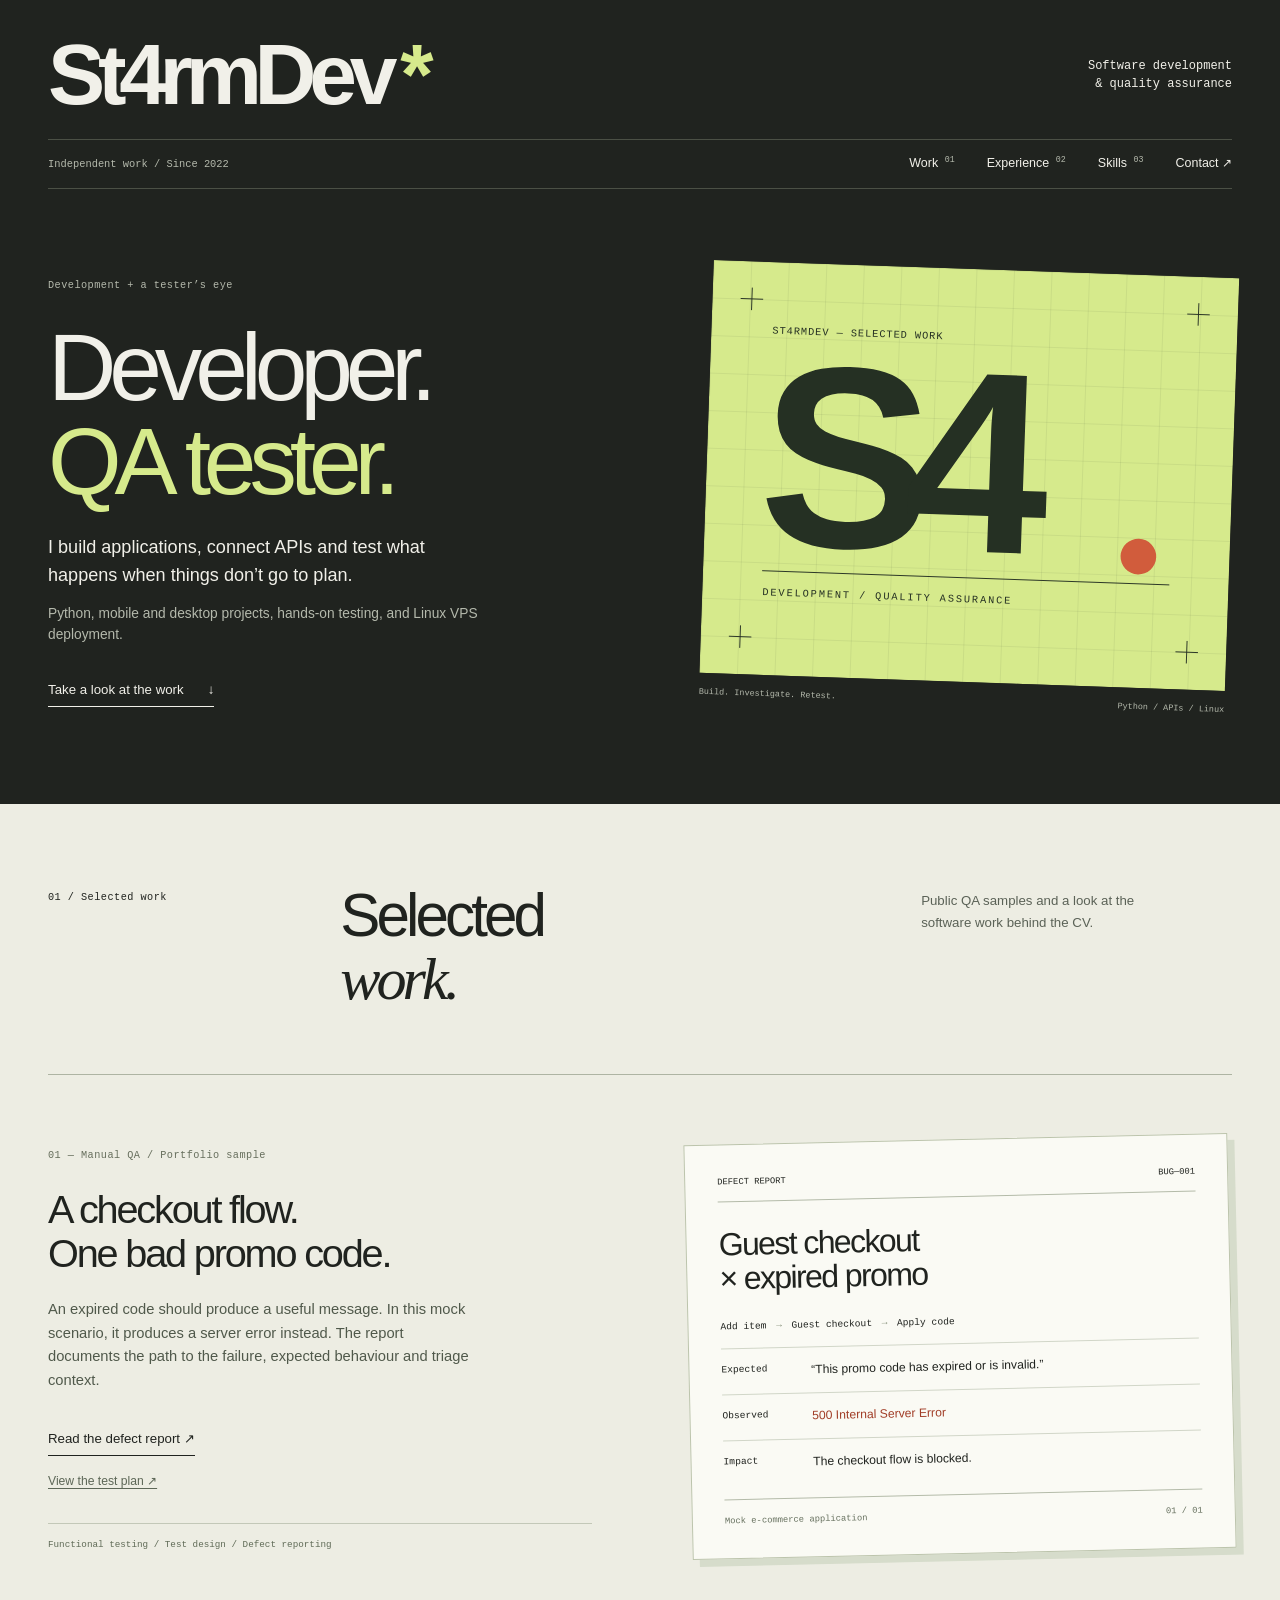
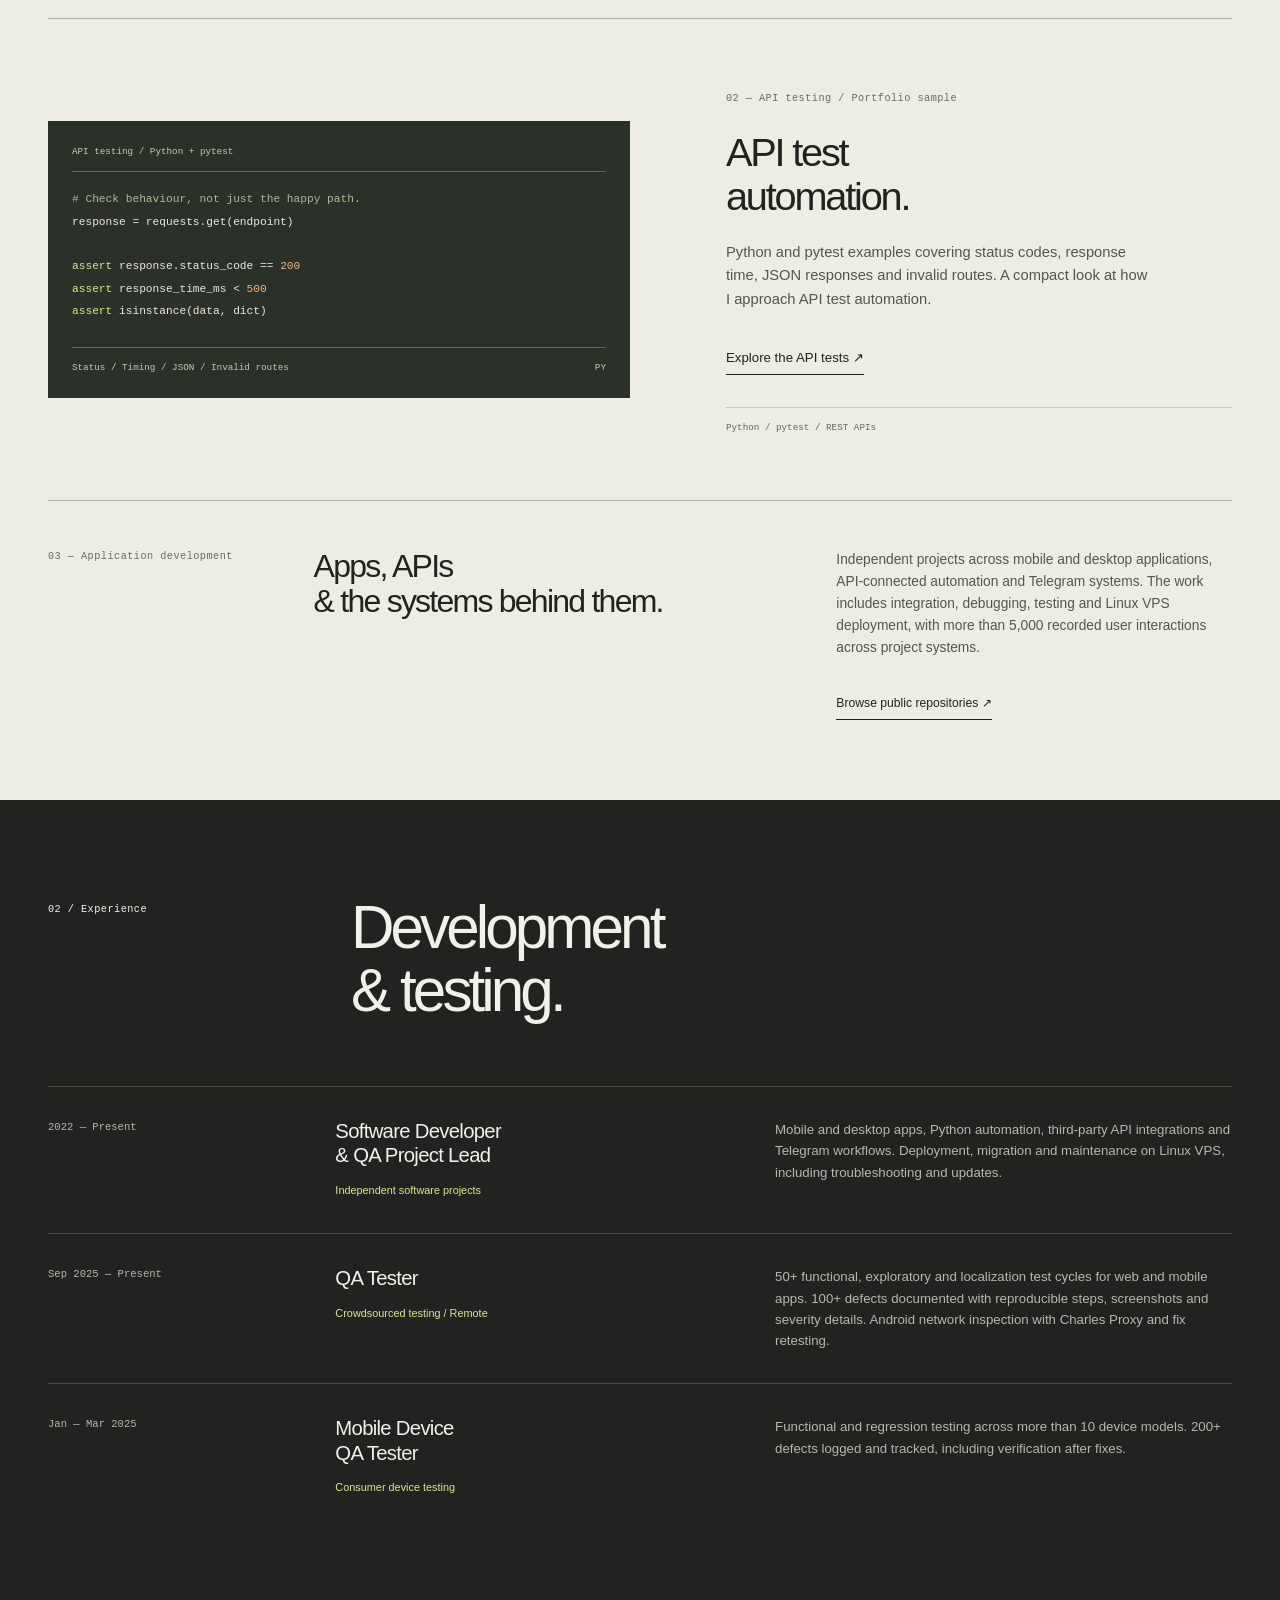
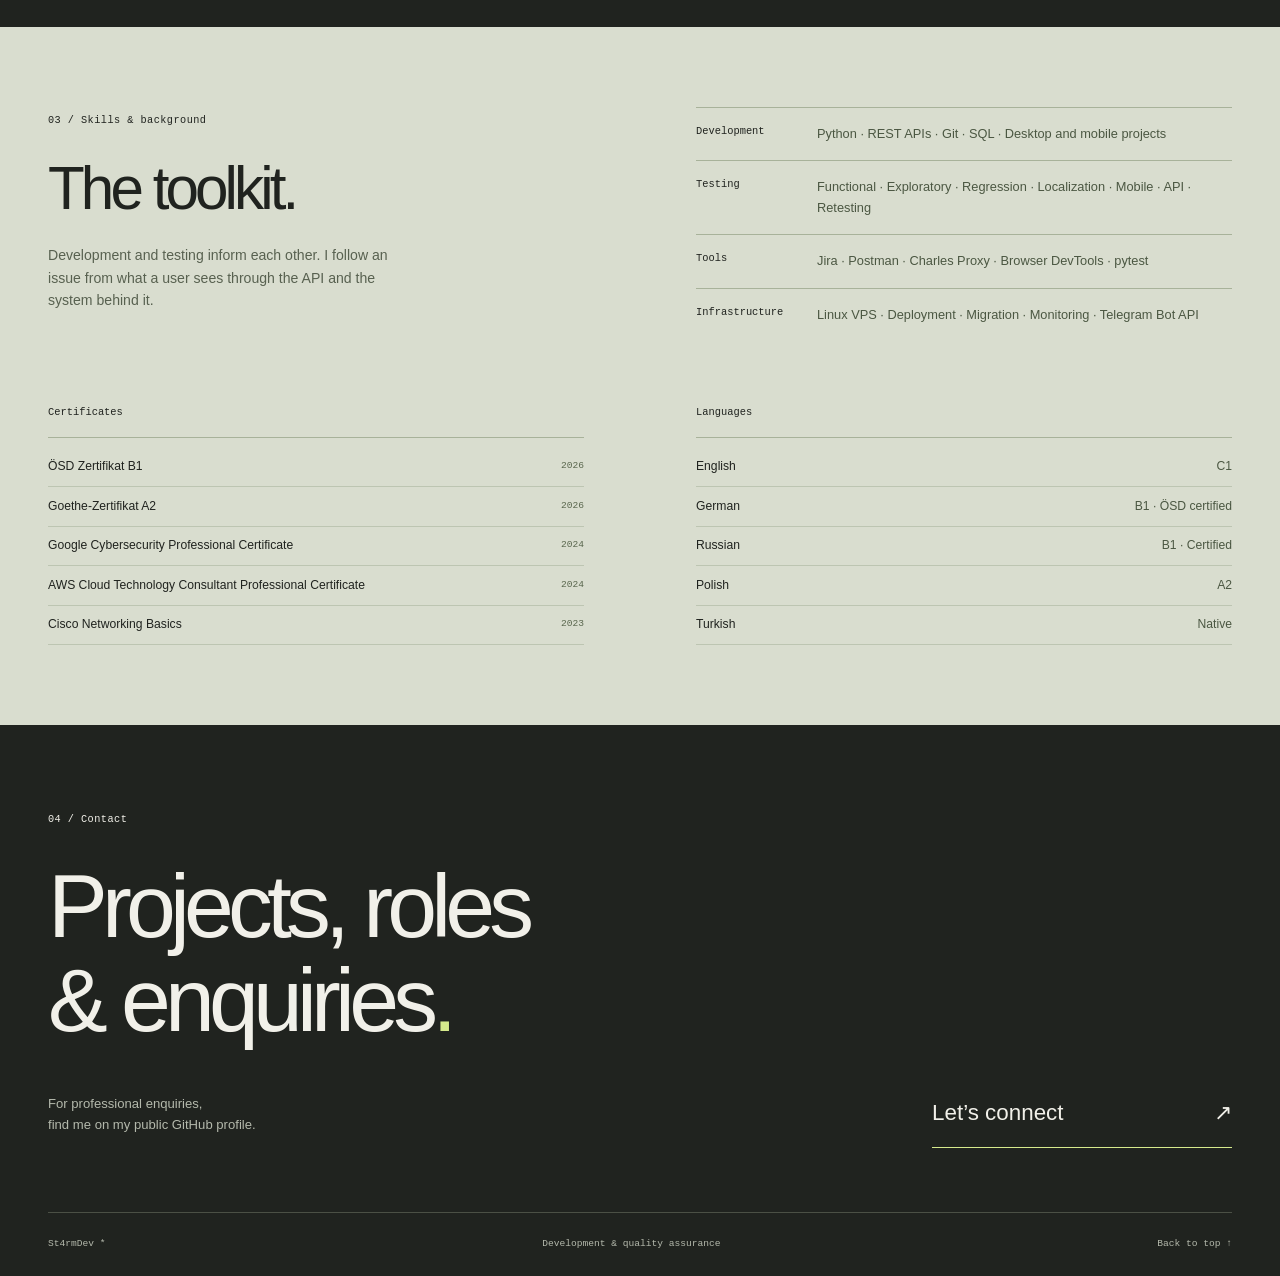
==== commit 6f8fc409: "Rework portfolio art direction and align credentials with updated resume" ====
--- a/index.html
+++ b/index.html
@@ -3,156 +3,75 @@
 <head>
   <meta charset="utf-8">
   <meta name="viewport" content="width=device-width, initial-scale=1">
-  <meta name="theme-color" content="#101014">
-  <meta name="description" content="St4rmDev — software development, quality assurance, API integrations and Linux deployment.">
-  <meta property="og:title" content="St4rmDev — Software & Quality">
-  <meta property="og:description" content="Software development, hands-on QA, API integrations and Linux deployment.">
-  <title>St4rmDev — Software &amp; Quality</title>
-  <style>
-:root{color-scheme:dark;--paper:#101014;--paper-deep:#15151b;--ink:#f2f1f4;--muted:#a4a3b0;--line:#303039;--green:#ff6b62;--green-dark:#ff6b62;--rust:#ff6b62;--serif:"Arial",sans-serif;--sans:"Segoe UI",Arial,sans-serif;--mono:Consolas,"Liberation Mono",monospace;--measure:1200px}
-*{box-sizing:border-box}html{scroll-behavior:smooth;scroll-padding-top:6rem}body{margin:0;background:var(--paper);color:var(--ink);font:16px/1.65 var(--sans)}::selection{background:#ff6b62;color:#101014}a{color:inherit}a:focus-visible{outline:2px solid #ffb4ac;outline-offset:5px}.shell{width:min(calc(100% - 4rem),var(--measure));margin-inline:auto}.skip-link{position:absolute;top:-5rem;left:1rem;z-index:30;padding:1rem;background:#fff;color:#111}.skip-link:focus{top:1rem}
-.topbar{position:sticky;top:0;z-index:10;background:#101014ee;border-bottom:1px solid #303039;backdrop-filter:blur(16px)}.nav{min-height:80px;display:flex;align-items:center;justify-content:space-between;gap:2rem}.wordmark{font-size:1.3rem;font-weight:850;letter-spacing:-.07em;text-decoration:none}.wordmark span{color:var(--rust)}.nav-links{display:flex;align-items:center;gap:2rem}.nav-links a{font-size:.8rem;text-decoration:none;color:var(--muted)}.nav-links a:hover{color:#fff}.nav-links .nav-contact{color:#fff;border:1px solid #55545f;border-radius:7px;padding:.65rem 1rem}
-.hero{position:relative;padding:6rem 0 3rem}.hero-grid{display:grid;grid-template-columns:1.15fr 1fr;gap:4rem;align-items:center}.eyebrow,.section-index,.small-cap,.date{font:.67rem/1.5 var(--mono);text-transform:uppercase;letter-spacing:.14em}.eyebrow{color:#c2c1cc;display:flex;gap:.7rem;align-items:center}.eyebrow:before{content:"";width:7px;height:7px;background:var(--rust);box-shadow:0 0 0 5px #ff6b6215;border-radius:50%}h1{margin:1.6rem 0;font-size:clamp(3rem,6.6vw,6rem);font-weight:850;line-height:1.02;letter-spacing:-.065em}h1 em{font-style:normal;color:var(--rust)}.hero-copy{color:var(--muted);font-size:1.05rem;max-width:580px}.hero-copy strong{font-weight:500;color:#e5e4ed}.hero-actions{display:flex;flex-wrap:wrap;gap:.8rem;margin-top:2rem}.button{display:inline-flex;align-items:center;gap:1.5rem;padding:.85rem 1.25rem;border:1px solid #ff6b62;border-radius:6px;background:var(--rust);color:#171114;font-size:.85rem;font-weight:700;text-decoration:none}.button.secondary{background:transparent;border-color:#41414b;color:#e9e8ef}.button:hover{filter:brightness(1.13)}
-.hero-note{position:relative;padding:1.5rem;background:#19191f;border:1px solid #3b3b46;border-radius:14px;box-shadow:12px 16px 0 #09090c;transform:rotate(1deg)}.panel-head{display:flex;justify-content:space-between;align-items:center;padding-bottom:1.2rem;border-bottom:1px solid #303039;font:.66rem var(--mono);color:#aaa9b9}.window-dots{display:flex;gap:5px}.window-dots i{width:7px;height:7px;border-radius:50%;background:#494853}.window-dots i:first-child{background:var(--rust)}.workflow-title{font:.65rem var(--mono);color:#8d8c9c;letter-spacing:.1em;text-transform:uppercase;margin:1.6rem 0}.flow-step{position:relative;display:grid;grid-template-columns:38px 1fr auto;gap:.8rem;align-items:center;background:#212128;border:1px solid #3a3944;border-radius:7px;padding:1rem;margin:.8rem 0}.flow-step strong{display:block;font-size:.9rem;font-weight:600}.flow-step small{font-size:.72rem;color:var(--muted)}.flow-index{font:.75rem var(--mono);color:var(--rust)}.flow-arrow{color:#6d6c7d;font-size:1.2rem}.flow-note{display:flex;justify-content:space-between;margin-top:1.5rem;padding-top:1rem;border-top:1px dashed #41414c;font:.62rem var(--mono);color:#aaa9b9}.flow-note span:last-child{color:#ff938a}
-.proof-row{display:grid;grid-template-columns:repeat(3,1fr);gap:2rem;margin-top:5rem;padding:2rem 0;border-top:1px solid #3a3944}.proof{display:grid;grid-template-columns:auto 1fr;gap:1.1rem;align-items:center}.proof strong{font-size:2.8rem;letter-spacing:-.06em;line-height:1}.proof span{color:var(--muted);font-size:.76rem;max-width:190px}.proof+.proof{border-left:1px solid var(--line);padding-left:2rem}
-section{padding:6rem 0;border-top:1px solid var(--line)}.section-head{display:grid;grid-template-columns:140px 1fr;gap:2rem;margin-bottom:3rem}.section-index{color:var(--rust);padding-top:.5rem}h2.section-title{font-size:clamp(2rem,4vw,3.5rem);font-weight:750;letter-spacing:-.055em;line-height:1.1;max-width:780px;margin:0}.section-intro{color:var(--muted);margin:1rem 0 0;max-width:630px}
-.experience-list{margin-left:172px}.experience-item{display:grid;grid-template-columns:150px 1fr;gap:2rem;padding:2rem 0;border-top:1px solid var(--line)}.date{color:#9d9cac;font-size:.65rem;letter-spacing:.025em;padding-top:.2rem}.role{font-size:1.2rem;margin:0 0 .3rem;font-weight:650;letter-spacing:-.02em}.role-context{font-size:.8rem;color:#ff938a;margin:.1rem 0 .8rem}.experience-item p:last-child{font-size:.9rem;color:var(--muted);margin:0;max-width:660px}
-.projects{background:#16161c}.project-list{display:grid;grid-template-columns:repeat(3,1fr);gap:1.1rem}.project{display:flex;flex-direction:column;position:relative;background:#1c1c24;border:1px solid #393844;border-radius:12px;overflow:hidden;padding:1.5rem;transition:transform .2s,border-color .2s}.project:hover{transform:translateY(-5px);border-color:#777480}.project-no{font:.65rem var(--mono);color:var(--rust);margin-bottom:1.4rem;display:flex;justify-content:space-between}.project-no:after{content:"SELECTED WORK";color:#787686;font-size:.58rem;letter-spacing:.1em}.project h3{font-size:1.2rem;line-height:1.3;letter-spacing:-.035em;margin:1.5rem 0 .8rem}.project p{color:var(--muted);font-size:.86rem;margin:0;min-height:115px}.project-aside{font:.62rem/1.8 var(--mono);color:#8d8b9c;margin-top:auto;padding-top:1.2rem;border-top:1px solid #393844;text-transform:uppercase}.project-aside br{display:none}.project-aside br:after{content:" · "}.text-link{font-size:.8rem;color:#ff938a;display:inline-flex;gap:.6rem;text-underline-offset:4px;margin:1.2rem 0 1.7rem}.sample-art{height:160px;padding:1rem;background:#111116;border:1px solid #363540;border-radius:6px;display:flex;flex-direction:column;justify-content:center;gap:.7rem;font:.66rem var(--mono);color:#8f8d9f}.sample-art b{font-weight:400;color:#e9e7ef}.sample-art .sample-label{font-size:.56rem;color:#ff938a;letter-spacing:.1em;margin-bottom:.3rem}.sample-line{display:flex;justify-content:space-between;border-bottom:1px solid #282731;padding-bottom:.4rem}.sample-line:last-child{border:0}.sample-art code{font-size:.62rem}.sample-art code span{color:#ff938a}.sample-nodes{display:flex;align-items:center;gap:.5rem}.sample-node{flex:1;text-align:center;padding:1rem .2rem;border:1px solid #41404e;background:#1e1d27;color:#e8e5ef;border-radius:4px}.sample-nodes i{font-style:normal;color:#ff938a}
-.toolkit-grid{display:grid;grid-template-columns:1fr 1fr;gap:1rem}.toolkit-group{padding:1.8rem;border:1px solid #36353f;border-radius:8px;background:#17171d}.toolkit-group h3{font:.66rem var(--mono);letter-spacing:.12em;color:#ff938a;text-transform:uppercase;margin:0 0 .9rem}.toolkit-group p{color:var(--muted);font-size:.92rem;line-height:1.9;margin:0}.approach{display:grid;grid-template-columns:1fr 1fr;gap:5rem;align-items:center;border-left:3px solid var(--rust);padding-left:2rem}.approach blockquote{margin:0;font-size:2rem;letter-spacing:-.035em;font-weight:600;line-height:1.3}.approach-copy{color:var(--muted);font-size:.9rem}.credentials{display:grid;grid-template-columns:1fr 1fr;gap:3rem;border-top:1px solid var(--line);margin-top:4rem;padding-top:2rem}.credentials h3{font:.65rem var(--mono);color:#ff938a;letter-spacing:.12em;text-transform:uppercase;margin:0 0 1rem}.credentials p{font-size:.8rem;color:var(--muted);line-height:1.8;margin:.3rem 0}
-.contact{background:#20191d;position:relative}.contact h2{font-size:clamp(2.5rem,5.5vw,5rem);letter-spacing:-.055em;font-weight:750;line-height:1.04;margin:0;max-width:850px}.contact-row{display:flex;justify-content:space-between;gap:2rem;align-items:center;margin-left:172px;border-top:1px solid #594047;padding-top:1.5rem}.contact-row p{color:#b7a5af;font-size:.9rem;max-width:440px}.contact-link{padding:1rem 1.2rem;border-radius:6px;background:var(--rust);font-size:.85rem;font-weight:650;text-decoration:none;color:#151116;white-space:nowrap}.contact-link:hover{background:#ff938a}footer{background:#20191d;padding:1.5rem 0;color:#99848e;font:.6rem var(--mono)}.footer-row{display:flex;justify-content:space-between;padding-top:1.5rem;border-top:1px solid #443139;gap:1rem}
-@media(max-width:1000px){.hero-grid{gap:2rem}.proof{display:block}.proof span{display:block;margin-top:.5rem}.project-list{grid-template-columns:1fr}.project{display:grid;grid-template-columns:1fr 1.5fr;gap:0 2rem}.project-no{grid-column:1/-1}.project h3{margin-top:0}.project p{min-height:0}.project-aside{grid-column:1/-1;margin-top:1rem}.section-head{grid-template-columns:100px 1fr}.experience-list,.contact-row{margin-left:132px}}
-@media(max-width:760px){.shell{width:calc(100% - 2.5rem)}.nav{min-height:68px}.nav-links{gap:1rem}.nav-links a{font-size:.7rem}.hero{padding-top:3.5rem}.hero-grid{grid-template-columns:1fr;gap:3rem}h1{font-size:clamp(3.5rem,10vw,5rem)}.hero-note{transform:none;max-width:570px}.section-head{grid-template-columns:1fr;gap:.8rem}.experience-list,.contact-row{margin-left:0}.experience-item{grid-template-columns:130px 1fr;gap:1.2rem}.proof-row{gap:1rem;margin-top:3rem}.proof+.proof{padding-left:1rem}.proof strong{font-size:2.3rem}.proof span{font-size:.67rem}.approach{grid-template-columns:1fr;gap:1rem}.credentials{gap:2rem}section{padding-block:4rem}.contact-row{align-items:flex-start;flex-direction:column}.project{gap:0 1.2rem}}
-@media(max-width:520px){.nav-links a:not(.nav-contact){display:none}.eyebrow{font-size:.55rem;letter-spacing:.06em}h1{font-size:3.4rem}.hero-copy{font-size:.95rem}.proof-row{grid-template-columns:1fr;gap:0;padding:0}.proof,.proof+.proof{display:flex;gap:1.4rem;align-items:center;border-left:0;border-bottom:1px solid var(--line);padding:1.1rem 0}.proof strong{min-width:80px}.proof span{max-width:none;font-size:.76rem;margin:0}.experience-item{grid-template-columns:1fr;gap:.6rem}.toolkit-grid,.credentials{grid-template-columns:1fr}.project{display:flex}.project h3{margin-top:1.3rem}.sample-art{flex-shrink:0}.project-aside{width:100%}.approach{padding-left:1.2rem}.approach blockquote{font-size:1.6rem}.footer-row{flex-direction:column}.hero-note{padding:1.1rem;box-shadow:6px 8px 0 #09090c}.flow-step{padding:.8rem}.flow-note{font-size:.55rem}}
-.mobile-menu{display:none;position:relative;font-size:.8rem}.mobile-menu summary{cursor:pointer;padding:.5rem .7rem;border:1px solid #494752;border-radius:5px;list-style:none}.mobile-menu summary::-webkit-details-marker{display:none}.mobile-menu summary span{margin-left:.6rem;color:var(--rust)}.mobile-menu>div{position:absolute;right:0;top:calc(100% + 1rem);width:210px;background:#202027;padding:.5rem;border:1px solid #494752;border-radius:8px;box-shadow:0 15px 40px #0009}.mobile-menu a{display:block;padding:.7rem;text-decoration:none;color:#d4d1de}.mobile-menu a:hover{background:#30303a}.mobile-menu[open] summary span{display:inline-block;transform:rotate(45deg)}
-@media(max-width:520px){.mobile-menu{display:block}.nav-links{margin-left:auto}.nav-links .nav-contact{display:none}.nav{gap:1rem}}
-@media(prefers-reduced-motion:reduce){html{scroll-behavior:auto}*{transition:none!important}}
-  </style>
+  <meta name="theme-color" content="#20231f">
+  <meta name="description" content="St4rmDev — software development, hands-on QA, API integrations and Linux deployment. Selected work and experience.">
+  <meta property="og:title" content="St4rmDev — Development & QA">
+  <meta property="og:description" content="Applications, API integrations and hands-on quality assurance. Explore selected work and experience.">
+  <title>St4rmDev — Development &amp; QA</title>
+  <link rel="icon" href="favicon.svg" type="image/svg+xml">
+  <link rel="icon" href="favicon.png" type="image/png" sizes="64x64">
+  <link rel="apple-touch-icon" href="apple-touch-icon.png">
+  <link rel="stylesheet" href="styles.css">
 </head>
 <body>
-  <a class="skip-link" href="#main">Skip to content</a>
-  <header class="topbar">
-    <nav class="nav shell" aria-label="Main navigation">
-      <a class="wordmark" href="#top" aria-label="St4rmDev home">St4rm<span>Dev</span></a>
-      <div class="nav-links">
-        <a href="#experience">Experience</a>
-        <a href="#work">Selected work</a>
-        <a href="#toolkit">Toolkit</a>
-        <a class="nav-contact" href="#contact">Get in touch ↗</a>
-      </div>
-      <details class="mobile-menu"><summary>Menu <span aria-hidden="true">+</span></summary><div><a href="#experience">Experience</a><a href="#work">Selected work</a><a href="#toolkit">Toolkit</a><a href="#contact">Get in touch</a></div></details>
-    </nav>
+  <a class="skip" href="#main">Skip to content</a>
+  <header class="masthead wrap" id="top">
+    <div class="masthead-top"><a class="identity" href="#top">St4rmDev<span aria-hidden="true">*</span></a><span class="masthead-note">Software development<br>&amp; quality assurance</span></div>
+    <nav aria-label="Main navigation"><span class="nav-caption">Independent work / Since 2022</span><div><a href="#work">Work <sup>01</sup></a><a href="#experience">Experience <sup>02</sup></a><a href="#toolkit">Skills <sup>03</sup></a><a href="#contact">Contact ↗</a></div></nav>
   </header>
   <main id="main">
-    <div class="hero shell" id="top">
-      <div class="hero-grid">
-        <div>
-          <div class="eyebrow">Software development · Quality assurance</div>
-          <h1>Software that<br>works.<br><em>Down to the<br>details.</em></h1>
-          <p class="hero-copy"><strong>Software developer and QA tester</strong> working across applications, APIs and Linux deployments. I build, connect and troubleshoot software, then test the paths people actually use.</p><div class="hero-actions"><a class="button" href="#work">Explore the work <span aria-hidden="true">↗</span></a><a class="button secondary" href="#experience">View experience <span aria-hidden="true">↓</span></a></div>
-        </div>
-        <aside class="hero-note" aria-label="Development and quality workflow">
-          <div class="panel-head"><span class="window-dots" aria-hidden="true"><i></i><i></i><i></i></span><span>WORKFLOW / ST4RMDEV</span><span>01 — 03</span></div>
-          <div class="workflow-title">From an idea to a working release</div>
-          <div class="flow-step"><span class="flow-index">01</span><div><strong>Build &amp; integrate</strong><small>Applications · APIs · Automation</small></div><span class="flow-arrow" aria-hidden="true">↗</span></div>
-          <div class="flow-step"><span class="flow-index">02</span><div><strong>Investigate &amp; test</strong><small>Edge cases · Defects · Retesting</small></div><span class="flow-arrow" aria-hidden="true">↗</span></div>
-          <div class="flow-step"><span class="flow-index">03</span><div><strong>Deploy &amp; maintain</strong><small>Linux · Migrations · Monitoring</small></div><span class="flow-arrow" aria-hidden="true">↗</span></div>
-          <div class="flow-note"><span>DETAILS MATTER.</span><span>THROUGH THE WHOLE RELEASE.</span></div>
-        </aside>
-      </div>
-      <div class="proof-row" aria-label="Selected experience">
-        <div class="proof"><strong>50+</strong><span>functional, exploratory and localization test cycles</span></div>
-        <div class="proof"><strong>100+</strong><span>defects documented with reproducible details</span></div>
-        <div class="proof"><strong>10+</strong><span>mobile device models covered in QA testing</span></div>
-      </div>
-    </div>
+    <section class="intro wrap" aria-labelledby="intro-title">
+      <div class="intro-copy"><span class="kicker">Development + a tester’s eye</span><h1 id="intro-title">Developer.<br><span>QA tester.</span></h1><p>I build applications, connect APIs and test what happens when things don’t go to plan.</p><p class="intro-detail">Python, mobile and desktop projects, hands-on testing, and Linux VPS deployment.</p><a class="underlink" href="#work">Take a look at the work <span aria-hidden="true">↓</span></a></div>
+      <figure class="identity-print" aria-label="St4rmDev graphic mark">
+        <svg viewBox="0 0 560 440" xmlns="http://www.w3.org/2000/svg" role="img" aria-labelledby="mark-title"><title id="mark-title">S4 — St4rmDev</title>
+          <defs><pattern id="grid" width="40" height="40" patternUnits="userSpaceOnUse"><path d="M40 0H0V40" fill="none" stroke="#253023" stroke-opacity=".16" stroke-width="1"/></pattern></defs>
+          <rect width="560" height="440" fill="#d6ea8c"/><rect width="560" height="440" fill="url(#grid)"/>
+          <path d="M30 40h24m-12-12v24M506 40h24m-12-12v24M30 400h24m-12-12v24M506 400h24m-12-12v24" stroke="#253023" stroke-width="1"/>
+          <text x="57" y="301" font-family="Arial,sans-serif" font-size="275" font-weight="900" letter-spacing="-29" fill="#253023">S4</text>
+          <circle cx="463" cy="300" r="19" fill="#d15c3c"/>
+          <path d="M63 329H497" stroke="#253023"/><text x="64" y="355" font-family="monospace" font-size="11" letter-spacing="2" fill="#253023">DEVELOPMENT / QUALITY ASSURANCE</text>
+          <text x="65" y="76" font-family="monospace" font-size="11" letter-spacing="1" fill="#253023">ST4RMDEV — SELECTED WORK</text>
+        </svg><figcaption><span>Build. Investigate. Retest.</span><span>Python / APIs / Linux</span></figcaption>
+      </figure>
+    </section>
 
-    <section id="experience">
-      <div class="shell">
-        <div class="section-head">
-          <div class="section-index">01 / Work</div>
-          <div><h2 class="section-title">Experience that spans the whole release.</h2><p class="section-intro">Hands-on testing alongside software work, integration and deployment.</p></div>
-        </div>
-        <div class="experience-list">
-          <article class="experience-item">
-            <div class="date">Sep 2025 — Present</div>
-            <div><h3 class="role">QA Tester</h3><p class="role-context">Crowdsourced testing · Remote</p><p>Completed 50+ functional, exploratory and localization test cycles for web and mobile apps. Reported 100+ defects with clear reproduction steps, screenshots and severity details; inspected Android network traffic with Charles Proxy and retested fixes.</p></div>
-          </article>
-          <article class="experience-item">
-            <div class="date">Jan 2025 — Mar 2025</div>
-            <div><h3 class="role">Mobile Device QA Tester</h3><p class="role-context">Consumer device testing</p><p>Ran functional and regression checks across more than 10 device models and logged 200+ defects, including follow-up verification after fixes.</p></div>
-          </article>
-          <article class="experience-item">
-            <div class="date">2022 — Present</div>
-            <div><h3 class="role">Software Developer &amp; QA Project Lead</h3><p class="role-context">Independent software projects</p><p>Built and tested mobile and desktop apps, Python automation and API-connected tools. Integrated REST APIs and Telegram workflows, handled debugging and edge cases, and deployed and maintained applications on Linux VPS. Project systems recorded more than 5,000 user interactions.</p></div>
-          </article>
-        </div>
+    <section class="work-section" id="work" aria-labelledby="work-title">
+      <div class="wrap">
+        <div class="section-heading"><span class="section-label">01 / Selected work</span><h2 id="work-title">Selected<br><em>work.</em></h2><p>Public QA samples and a look at the software work behind the CV.</p></div>
+        <article class="case case-featured">
+          <div class="case-copy"><span class="kicker">01 — Manual QA / Portfolio sample</span><h3>A checkout flow.<br>One bad promo code.</h3><p>An expired code should produce a useful message. In this mock scenario, it produces a server error instead. The report documents the path to the failure, expected behaviour and triage context.</p><a class="underlink" href="https://github.com/St4rmDev/Portfolio/blob/main/manual_testing/bug_reports/BUG-001_Checkout_Crash.md" target="_blank" rel="noopener noreferrer">Read the defect report ↗</a><a class="quiet-link" href="https://github.com/St4rmDev/Portfolio/blob/main/manual_testing/test_plans/Mock_Ecommerce_Test_Plan.md" target="_blank" rel="noopener noreferrer">View the test plan ↗</a><div class="case-tags">Functional testing / Test design / Defect reporting</div></div>
+          <div class="report-sheet" aria-label="Excerpt from the mock checkout defect report"><div class="sheet-top"><span>DEFECT REPORT</span><span>BUG—001</span></div><h4>Guest checkout<br>× expired promo</h4><div class="report-path"><span>Add item</span><b aria-hidden="true">→</b><span>Guest checkout</span><b aria-hidden="true">→</b><span>Apply code</span></div><dl><div><dt>Expected</dt><dd>“This promo code has expired or is invalid.”</dd></div><div class="observed"><dt>Observed</dt><dd>500 Internal Server Error</dd></div><div><dt>Impact</dt><dd>The checkout flow is blocked.</dd></div></dl><div class="sheet-footer"><span>Mock e-commerce application</span><span>01 / 01</span></div></div>
+        </article>
+        <article class="case case-api">
+          <div class="code-sheet" aria-label="API test examples"><div class="code-heading">API testing / Python + pytest</div><pre><code><span class="code-comment"># Check behaviour, not just the happy path.</span>
+response = requests.get(endpoint)
+
+<span class="code-keyword">assert</span> response.status_code == <span class="code-number">200</span>
+<span class="code-keyword">assert</span> response_time_ms &lt; <span class="code-number">500</span>
+<span class="code-keyword">assert</span> isinstance(data, dict)</code></pre><div class="code-bottom"><span>Status / Timing / JSON / Invalid routes</span><span>PY</span></div></div>
+          <div class="case-copy"><span class="kicker">02 — API testing / Portfolio sample</span><h3>API test<br>automation.</h3><p>Python and pytest examples covering status codes, response time, JSON responses and invalid routes. A compact look at how I approach API test automation.</p><a class="underlink" href="https://github.com/St4rmDev/Portfolio/tree/main/automated_testing" target="_blank" rel="noopener noreferrer">Explore the API tests ↗</a><div class="case-tags">Python / pytest / REST APIs</div></div>
+        </article>
+        <article class="case-integrations"><span class="kicker">03 — Application development</span><h3>Apps, APIs<br>&amp; the systems behind them.</h3><div><p>Independent projects across mobile and desktop applications, API-connected automation and Telegram systems. The work includes integration, debugging, testing and Linux VPS deployment, with more than 5,000 recorded user interactions across project systems.</p><a class="underlink" href="https://github.com/St4rmDev" target="_blank" rel="noopener noreferrer">Browse public repositories ↗</a></div></article>
       </div>
     </section>
 
-    <section class="projects" id="work">
-      <div class="shell">
-        <div class="section-head">
-          <div class="section-index">02 / Selected work</div>
-          <div><h2 class="section-title">Selected work.<br>Code, testing and delivery.</h2><p class="section-intro">A mix of hands-on QA examples and software delivery work.</p></div>
-        </div>
-        <div class="project-list">
-          <article class="project">
-            <div class="project-no">01</div><div class="sample-art" aria-label="Illustrative defect report"><div class="sample-label">QA SAMPLE / CHECKOUT</div><div class="sample-line"><span>Expected</span><b>Validation message</b></div><div class="sample-line"><span>Actual</span><b>500 error</b></div><div class="sample-line"><span>Evidence</span><b>Steps + context</b></div></div>
-            <div><h3>Test plans &amp; defect reports</h3><p>Sample manual QA work for a mock shopping flow: scope, test strategy, reproducible defect steps and expected behaviour.</p><a class="text-link" href="https://github.com/St4rmDev/Portfolio/tree/main/manual_testing" target="_blank" rel="noopener noreferrer">View QA samples <span aria-hidden="true">↗</span></a></div>
-            <div class="project-aside">Manual QA <span aria-hidden="true"> / </span> Test design <span aria-hidden="true"> / </span> Defect reporting</div>
-          </article>
-          <article class="project">
-            <div class="project-no">02</div><div class="sample-art" aria-label="Illustrative API test checks"><div class="sample-label">API / ASSERTIONS</div><code><span>assert</span> response.status_code == 200</code><code><span>assert</span> response_time &lt; 500</code><code><span>assert</span> isinstance(data, dict)</code><div class="sample-line"><span>Focus</span><b>Behaviour + edge cases</b></div></div>
-            <div><h3>API test automation</h3><p>Python and pytest examples for checking response codes, response time, JSON behaviour and invalid routes.</p><a class="text-link" href="https://github.com/St4rmDev/Portfolio/tree/main/automated_testing" target="_blank" rel="noopener noreferrer">View automation samples <span aria-hidden="true">↗</span></a></div>
-            <div class="project-aside">Python <span aria-hidden="true"> / </span> pytest <span aria-hidden="true"> / </span> REST APIs</div>
-          </article>
-          <article class="project">
-            <div class="project-no">03</div><div class="sample-art" aria-label="Application integration diagram"><div class="sample-label">APPLICATION / CONNECTIONS</div><div class="sample-nodes"><span class="sample-node">APP</span><i aria-hidden="true">→</i><span class="sample-node">API</span><i aria-hidden="true">→</i><span class="sample-node">LINUX</span></div><div class="sample-line"><span>Delivery</span><b>Build · Test · Maintain</b></div></div>
-            <div><h3>Apps, integrations &amp; deployment</h3><p>Independent work across mobile and desktop applications, API-connected automation and Telegram systems, from integration and debugging through Linux VPS deployment.</p><a class="text-link" href="https://github.com/St4rmDev" target="_blank" rel="noopener noreferrer">Browse public repositories <span aria-hidden="true">↗</span></a></div>
-            <div class="project-aside">Python <span aria-hidden="true"> / </span> REST APIs <span aria-hidden="true"> / </span> Linux VPS</div>
-          </article>
-        </div>
+    <section class="experience-section wrap" id="experience" aria-labelledby="experience-title">
+      <div class="section-heading compact"><span class="section-label">02 / Experience</span><h2 id="experience-title">Development<br>&amp; testing.</h2></div>
+      <div class="experience-list">
+        <article class="experience-item"><span class="date">2022 — Present</span><div><h3>Software Developer<br>&amp; QA Project Lead</h3><span class="role-context">Independent software projects</span></div><p>Mobile and desktop apps, Python automation, third-party API integrations and Telegram workflows. Deployment, migration and maintenance on Linux VPS, including troubleshooting and updates.</p></article>
+        <article class="experience-item"><span class="date">Sep 2025 — Present</span><div><h3>QA Tester</h3><span class="role-context">Crowdsourced testing / Remote</span></div><p>50+ functional, exploratory and localization test cycles for web and mobile apps. 100+ defects documented with reproducible steps, screenshots and severity details. Android network inspection with Charles Proxy and fix retesting.</p></article>
+        <article class="experience-item"><span class="date">Jan — Mar 2025</span><div><h3>Mobile Device<br>QA Tester</h3><span class="role-context">Consumer device testing</span></div><p>Functional and regression testing across more than 10 device models. 200+ defects logged and tracked, including verification after fixes.</p></article>
       </div>
     </section>
 
-    <section id="toolkit">
-      <div class="shell">
-        <div class="section-head">
-          <div class="section-index">03 / Toolkit</div>
-          <div><h2 class="section-title">Practical tools for finding and fixing problems.</h2></div>
-        </div>
-        <div class="toolkit-grid">
-          <div class="toolkit-group"><h3>Quality assurance</h3><p>Functional · Exploratory · Regression · Localization · API · Mobile · Bug reporting · Retesting</p></div>
-          <div class="toolkit-group"><h3>Development</h3><p>Python · REST APIs · Git · SQL · Desktop and mobile projects</p></div>
-          <div class="toolkit-group"><h3>Test tools</h3><p>Jira · Postman · Charles Proxy · Browser DevTools · pytest</p></div>
-          <div class="toolkit-group"><h3>Systems</h3><p>Linux VPS · Deployment and migration · Monitoring · Telegram Bot API</p></div>
-        </div>
-        <div class="approach" style="margin-top:clamp(4rem,8vw,7rem)">
-          <blockquote>“A useful bug report makes the next step obvious.”</blockquote>
-          <div class="approach-copy"><p>I focus on the details a team needs to act: where the issue happens, how to repeat it, what should happen and what happened instead.</p><p>My development and deployment experience helps me follow issues across interfaces, APIs and the systems behind them.</p></div>
-        </div>
-        <div class="credentials">
-          <div><h3>Certificates &amp; exams</h3><p>Google Cybersecurity Professional Certificate · 2024</p><p>AWS Cloud Technology Consultant Professional Certificate · 2024</p><p>Cisco Networking Basics · 2023</p><p>Goethe-Zertifikat A2 · 2026</p><p>ÖSD B1 · Schreiben module passed · 2026</p></div>
-          <div><h3>Education &amp; languages</h3><p>Management Information Systems · Bachelor’s studies in progress</p><p>Associate degree · Medical Laboratory Techniques</p><p>Turkish · Native &nbsp; / &nbsp; English · C1</p><p>Russian · B1 &nbsp; / &nbsp; Polish · A2 &nbsp; / &nbsp; German · B1</p></div>
-        </div>
-      </div>
-    </section>
-
-    <section class="contact" id="contact">
-      <div class="shell">
-        <div class="section-head">
-          <div class="section-index">04 / Contact</div>
-          <div><h2>Have a project or a role in mind?</h2></div>
-        </div>
-        <div class="contact-row"><p>For professional enquiries, reach me through my public GitHub profile.</p><a class="contact-link" href="https://github.com/St4rmDev" target="_blank" rel="noopener noreferrer">Connect on GitHub ↗</a></div>
-      </div>
-    </section>
+    <section class="about-section" id="toolkit" aria-labelledby="about-title"><div class="wrap about-grid">
+      <div><span class="section-label">03 / Skills &amp; background</span><h2 id="about-title">The toolkit.</h2><p class="about-note">Development and testing inform each other. I follow an issue from what a user sees through the API and the system behind it.</p></div>
+      <div class="tool-list"><div><h3>Development</h3><p>Python · REST APIs · Git · SQL · Desktop and mobile projects</p></div><div><h3>Testing</h3><p>Functional · Exploratory · Regression · Localization · Mobile · API · Retesting</p></div><div><h3>Tools</h3><p>Jira · Postman · Charles Proxy · Browser DevTools · pytest</p></div><div><h3>Infrastructure</h3><p>Linux VPS · Deployment · Migration · Monitoring · Telegram Bot API</p></div></div>
+      <div class="credentials"><h3>Certificates</h3><ul><li>ÖSD Zertifikat B1 <span>2026</span></li><li>Goethe-Zertifikat A2 <span>2026</span></li><li>Google Cybersecurity Professional Certificate <span>2024</span></li><li>AWS Cloud Technology Consultant Professional Certificate <span>2024</span></li><li>Cisco Networking Basics <span>2023</span></li></ul></div>
+      <div class="languages"><h3>Languages</h3><dl><div><dt>English</dt><dd>C1</dd></div><div><dt>German</dt><dd>B1 · ÖSD certified</dd></div><div><dt>Russian</dt><dd>B1 · Certified</dd></div><div><dt>Polish</dt><dd>A2</dd></div><div><dt>Turkish</dt><dd>Native</dd></div></dl></div>
+    </div></section>
+    <section class="contact-section wrap" id="contact" aria-labelledby="contact-title"><span class="section-label">04 / Contact</span><h2 id="contact-title">Projects, roles<br>&amp; enquiries<span>.</span></h2><div class="contact-bottom"><p>For professional enquiries,<br>find me on my public GitHub profile.</p><a href="https://github.com/St4rmDev" target="_blank" rel="noopener noreferrer">Let’s connect <span aria-hidden="true">↗</span></a></div></section>
   </main>
-  <footer><div class="shell footer-row"><span>St4rmDev · Software development &amp; quality assurance</span><span>© <span id="year">2026</span></span></div></footer>
-<script>
-  document.querySelectorAll('.mobile-menu a').forEach(link => {
-    link.addEventListener('click', () => link.closest('details').removeAttribute('open'));
-  });
-</script>
+  <footer class="wrap"><a href="#top">St4rmDev *</a><span>Development &amp; quality assurance</span><a href="#top">Back to top ↑</a></footer>
 </body>
 </html>
--- a/styles.css
+++ b/styles.css
@@ -0,0 +1,168 @@
+:root {
+  color-scheme: dark;
+  --ink: #20231f;
+  --text: #f1f0e9;
+  --muted: #b4b9ac;
+  --lime: #d6ea8c;
+  --paper: #edede3;
+  --line: #4b5045;
+  --sans: "Helvetica Neue", Helvetica, Arial, sans-serif;
+  --mono: "SFMono-Regular", Consolas, "Liberation Mono", monospace;
+}
+* { box-sizing: border-box; }
+html { scroll-behavior: smooth; scroll-padding-top: 2rem; }
+body { margin: 0; background: var(--ink); color: var(--text); font: 16px/1.6 var(--sans); }
+::selection { background: var(--lime); color: var(--ink); }
+a { color: inherit; text-underline-offset: .25em; }
+a:focus-visible { outline: 2px solid #d15c3c; outline-offset: 6px; }
+.wrap { width: min(1280px, calc(100% - 6rem)); margin-inline: auto; }
+.skip { position: absolute; top: -5rem; left: 1rem; z-index: 10; background: var(--lime); color: var(--ink); padding: 1rem; }
+.skip:focus { top: 1rem; }
+.masthead { padding-top: 2rem; }
+.masthead-top { display: flex; align-items: center; justify-content: space-between; padding-bottom: 1.3rem; }
+.identity { font-size: clamp(2.5rem, 6.7vw, 6rem); font-weight: 800; line-height: 1; letter-spacing: -.085em; text-decoration: none; }
+.identity span { color: var(--lime); margin-left: .12em; }
+.masthead-note { font: .75rem/1.5 var(--mono); text-align: right; }
+nav { display: flex; justify-content: space-between; align-items: center; gap: 1rem; padding: .9rem 0; border-block: 1px solid var(--line); }
+.nav-caption { color: var(--muted); font: .65rem var(--mono); }
+nav > div { display: flex; gap: 2rem; }
+nav a { font-size: .78rem; text-decoration: none; }
+nav a:hover { color: var(--lime); }
+nav sup { font: .52rem var(--mono); color: var(--muted); margin-left: .2rem; }
+.intro { display: grid; grid-template-columns: 1.1fr 1fr; align-items: center; gap: 5rem; padding-block: 5rem 6rem; }
+.kicker, .section-label { font: .64rem/1.5 var(--mono); letter-spacing: .045em; }
+.kicker { color: var(--muted); }
+h1 { margin: 1.5rem 0; font-size: clamp(3.5rem, 7.4vw, 7rem); font-weight: 500; letter-spacing: -.075em; line-height: 1; }
+h1 span { color: var(--lime); }
+.intro-copy > p { max-width: 430px; font-size: 1.13rem; line-height: 1.55; margin-bottom: .8rem; }
+.intro-copy .intro-detail { color: var(--muted); font-size: .86rem; }
+.underlink { display: inline-flex; gap: 1.5rem; align-items: center; font-size: .83rem; text-decoration: none; border-bottom: 1px solid currentColor; padding-bottom: .35rem; margin-top: 1.3rem; }
+.underlink:hover { opacity: .65; }
+.identity-print { margin: 0; transform: rotate(2deg); }
+.identity-print svg { display: block; width: 100%; height: auto; }
+.identity-print figcaption { display: flex; justify-content: space-between; gap: 1rem; font: .53rem/1.5 var(--mono); color: var(--muted); padding-top: .8rem; }
+.work-section { background: var(--paper); color: var(--ink); padding-block: 5rem; }
+.section-heading { display: grid; grid-template-columns: .55fr 1.2fr .7fr; align-items: start; gap: 3rem; margin-bottom: 4rem; }
+.section-label { display: block; padding-top: .4rem; }
+h2 { margin: 0; font-size: clamp(2.5rem, 4.7vw, 4.5rem); font-weight: 500; line-height: 1.05; letter-spacing: -.065em; }
+h2 em { font-family: Georgia, serif; font-weight: 400; }
+.section-heading > p { font-size: .83rem; max-width: 235px; margin: .4rem 0 0; color: #5b6257; }
+.case { display: grid; grid-template-columns: 1fr 1fr; align-items: center; gap: 6rem; padding: 4rem 0; border-top: 1px solid #aeb4a3; }
+.work-section .kicker { color: #666e5c; }
+.case h3, .case-integrations h3 { font-size: clamp(1.8rem, 3.1vw, 3rem); line-height: 1.1; letter-spacing: -.055em; font-weight: 500; margin: 1.4rem 0; }
+.case-copy > p { max-width: 425px; font-size: .92rem; color: #50594b; }
+.quiet-link { display: block; width: fit-content; margin-top: 1rem; font-size: .76rem; color: #5d6757; }
+.case-tags { margin-top: 2rem; padding-top: .8rem; border-top: 1px solid #c3c8b8; font: .58rem/1.7 var(--mono); color: #606b57; }
+.report-sheet { background: #fafaf4; padding: 2rem; border: 1px solid #bcc4ac; box-shadow: 7px 7px 0 #d6dccb; transform: rotate(-1.3deg); }
+.sheet-top, .sheet-footer { display: flex; justify-content: space-between; gap: 1rem; font: .55rem var(--mono); }
+.sheet-top { border-bottom: 1px solid #b4bba9; padding-bottom: .9rem; }
+.report-sheet h4 { font-size: 2rem; font-weight: 500; line-height: 1.05; letter-spacing: -.05em; margin: 1.6rem 0; }
+.report-path { display: flex; align-items: center; gap: .6rem; flex-wrap: wrap; font: .6rem var(--mono); padding-bottom: 1rem; }
+.report-path b { font-weight: 400; color: #838d76; }
+.report-sheet dl { margin: 0; }
+.report-sheet dl > div { display: grid; grid-template-columns: 80px 1fr; gap: .6rem; border-top: 1px solid #d1d6c8; padding: .8rem 0; }
+.report-sheet dt { font: .6rem/1.7 var(--mono); }
+.report-sheet dd { margin: 0; font-size: .76rem; }
+.report-sheet .observed dd { color: #a13d27; }
+.sheet-footer { color: #66705e; border-top: 1px solid #b4bba9; padding-top: 1rem; margin-top: .8rem; }
+.case-api { grid-template-columns: 1.15fr 1fr; }
+.code-sheet { background: #2b3028; color: #e7ebdf; padding: 1.5rem; }
+.code-heading, .code-bottom { display: flex; justify-content: space-between; gap: 1rem; font: .58rem/1.5 var(--mono); color: #c2ccaf; }
+.code-heading { border-bottom: 1px solid #5d6851; padding-bottom: .8rem; }
+pre { font: .7rem/2 var(--mono); overflow-x: auto; padding: 1rem 0 1.5rem; margin: 0; }
+.code-comment { color: #adb99b; }
+.code-keyword { color: #d6ea8c; }
+.code-number { color: #f0b487; }
+.code-bottom { padding-top: .8rem; border-top: 1px solid #5d6851; }
+.case-integrations { display: grid; grid-template-columns: .55fr 1.2fr 1fr; gap: 3rem; padding-top: 3rem; border-top: 1px solid #aeb4a3; }
+.case-integrations h3 { margin: 0; font-size: 2rem; }
+.case-integrations p { margin-top: 0; font-size: .86rem; color: #50594b; }
+.case-integrations .underlink { font-size: .76rem; }
+.experience-section { padding-block: 6rem; }
+.compact { grid-template-columns: .55fr 1.9fr; }
+.experience-item { display: grid; grid-template-columns: .55fr .9fr 1.05fr; gap: 3rem; padding: 2rem 0; border-top: 1px solid var(--line); }
+.date { color: var(--muted); font: .66rem/1.7 var(--mono); }
+.experience-item h3 { margin: 0 0 .5rem; font-size: 1.27rem; font-weight: 500; line-height: 1.2; letter-spacing: -.035em; }
+.role-context { color: var(--lime); font-size: .68rem; }
+.experience-item p { color: var(--muted); font-size: .83rem; margin: 0; max-width: 465px; }
+.about-section { background: #d9ddcf; color: var(--ink); padding-block: 5rem; }
+.about-grid { display: grid; grid-template-columns: 1fr 1fr; gap: 4rem 7rem; }
+.about-grid h2 { margin-top: 1.8rem; }
+.about-note { font-size: .88rem; max-width: 360px; color: #586150; margin-top: 1.5rem; }
+.tool-list > div { display: grid; grid-template-columns: 105px 1fr; gap: 1rem; padding: 1rem 0; border-top: 1px solid #a8b29a; }
+.tool-list h3, .credentials h3, .languages h3 { font: .65rem/1.5 var(--mono); margin: 0; }
+.tool-list p { margin: 0; font-size: .8rem; color: #4b5742; }
+.credentials h3, .languages h3 { padding-bottom: 1rem; border-bottom: 1px solid #a8b29a; }
+.credentials ul { list-style: none; padding: 0; margin: .6rem 0 0; }
+.credentials li { display: flex; justify-content: space-between; gap: 1rem; font-size: .76rem; padding: .6rem 0; border-bottom: 1px solid #bdc5b2; }
+.credentials li span { font: .6rem/1.8 var(--mono); color: #59664d; }
+.languages dl { margin: .6rem 0 0; }
+.languages dl > div { display: flex; justify-content: space-between; gap: 1rem; padding: .6rem 0; border-bottom: 1px solid #bdc5b2; font-size: .76rem; }
+.languages dd { margin: 0; color: #4b5742; }
+.contact-section { padding-block: 5rem 4rem; }
+.contact-section h2 { margin-top: 2rem; font-size: clamp(3rem, 7vw, 6.5rem); }
+.contact-section h2 span { color: var(--lime); }
+.contact-bottom { display: flex; justify-content: space-between; align-items: end; gap: 2rem; padding-top: 2rem; }
+.contact-bottom p { color: var(--muted); font-size: .82rem; }
+.contact-bottom > a { display: flex; gap: 4rem; justify-content: space-between; padding: 1rem 0; min-width: 300px; font-size: 1.4rem; text-decoration: none; border-bottom: 1px solid var(--lime); }
+.contact-bottom > a:hover { color: var(--lime); }
+footer { display: flex; justify-content: space-between; gap: 1rem; border-top: 1px solid var(--line); padding-block: 1.5rem; font: .6rem/1.5 var(--mono); color: var(--muted); }
+footer a { text-decoration: none; }
+@media (min-width: 1500px) { .intro { gap: 7rem; } }
+@media (max-width: 1050px) {
+  .wrap { width: calc(100% - 4rem); }
+  .intro { gap: 2.5rem; }
+  .section-heading { gap: 2rem; grid-template-columns: .5fr 1fr; }
+  .section-heading > p { grid-column: 2; margin-top: -.8rem; max-width: 400px; }
+  .case { gap: 3rem; }
+  .case-integrations { grid-template-columns: 1fr 1fr; gap: 2rem; }
+  .case-integrations .kicker { grid-column: 1 / -1; }
+  .experience-item { grid-template-columns: .65fr 1fr 1.2fr; gap: 1.5rem; }
+  .about-grid { gap: 3rem; }
+  .report-sheet { padding: 1.5rem; }
+}
+@media (max-width: 760px) {
+  .wrap { width: calc(100% - 3rem); }
+  .masthead { padding-top: 1.5rem; }
+  .masthead-note { font-size: .6rem; }
+  .nav-caption { display: none; }
+  nav > div { justify-content: space-between; width: 100%; gap: 1rem; }
+  nav a { font-size: .72rem; }
+  .intro { grid-template-columns: 1fr; padding-block: 3rem 4rem; gap: 3rem; }
+  h1 { font-size: clamp(3.8rem, 11vw, 6rem); }
+  .intro-copy > p { max-width: 540px; }
+  .identity-print { width: min(100% - 1rem, 520px); margin-inline: auto; transform: rotate(1deg); }
+  .section-heading { grid-template-columns: 1fr; gap: 1rem; margin-bottom: 2.5rem; }
+  .section-heading > p { grid-column: auto; margin-top: 0; }
+  .case, .case-api { grid-template-columns: 1fr; gap: 2.5rem; padding-block: 2.5rem; }
+  .case-api .code-sheet { order: 2; }
+  .report-sheet { width: calc(100% - .5rem); margin-left: .2rem; }
+  .case-copy > p { max-width: none; }
+  .case-integrations { grid-template-columns: 1fr; gap: 1rem; }
+  .case-integrations h3 { margin-bottom: 1rem; }
+  .experience-item { grid-template-columns: 1fr 1.5fr; gap: 1rem 2rem; }
+  .experience-item > p { grid-column: 2; }
+  .about-grid { grid-template-columns: 1fr; gap: 2.5rem; }
+  .about-note { max-width: 500px; }
+  .work-section, .experience-section, .about-section { padding-block: 3.5rem; }
+  .contact-bottom { align-items: stretch; flex-direction: column; }
+  .contact-bottom > a { min-width: 0; }
+  footer { flex-wrap: wrap; }
+}
+@media (max-width: 420px) {
+  .wrap { width: calc(100% - 2rem); }
+  .masthead-note { font-size: .5rem; }
+  nav a { font-size: .65rem; }
+  nav sup { display: none; }
+  h1 { font-size: 3.7rem; }
+  .experience-item { grid-template-columns: 1fr; gap: .7rem; }
+  .experience-item > p { grid-column: auto; margin-top: .4rem; }
+  .report-sheet { padding: 1rem; }
+  .report-sheet h4 { font-size: 1.8rem; }
+  .report-sheet dl > div { grid-template-columns: 65px 1fr; }
+  .sheet-footer { font-size: .47rem; }
+  .tool-list > div { grid-template-columns: 85px 1fr; }
+  .identity-print figcaption { font-size: .46rem; }
+  pre { font-size: .61rem; }
+}
+@media (prefers-reduced-motion: reduce) { html { scroll-behavior: auto; } }
